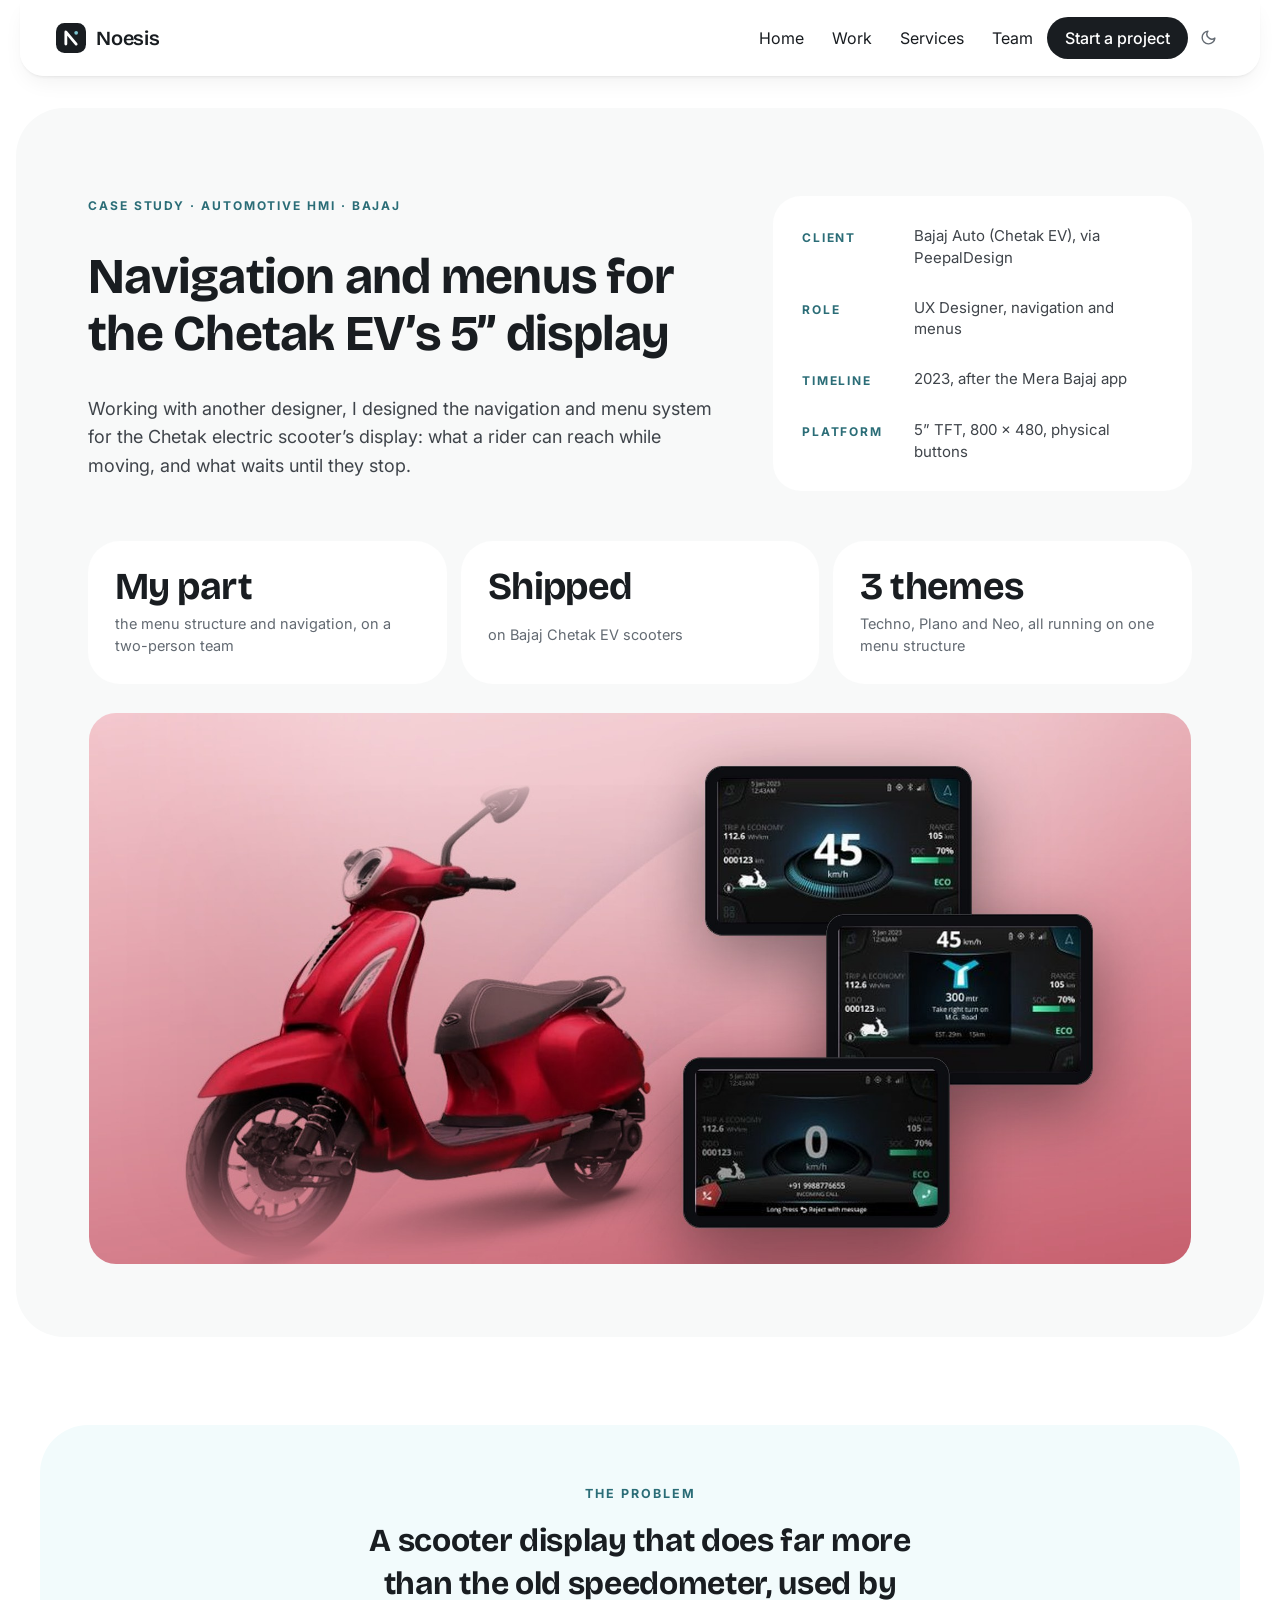
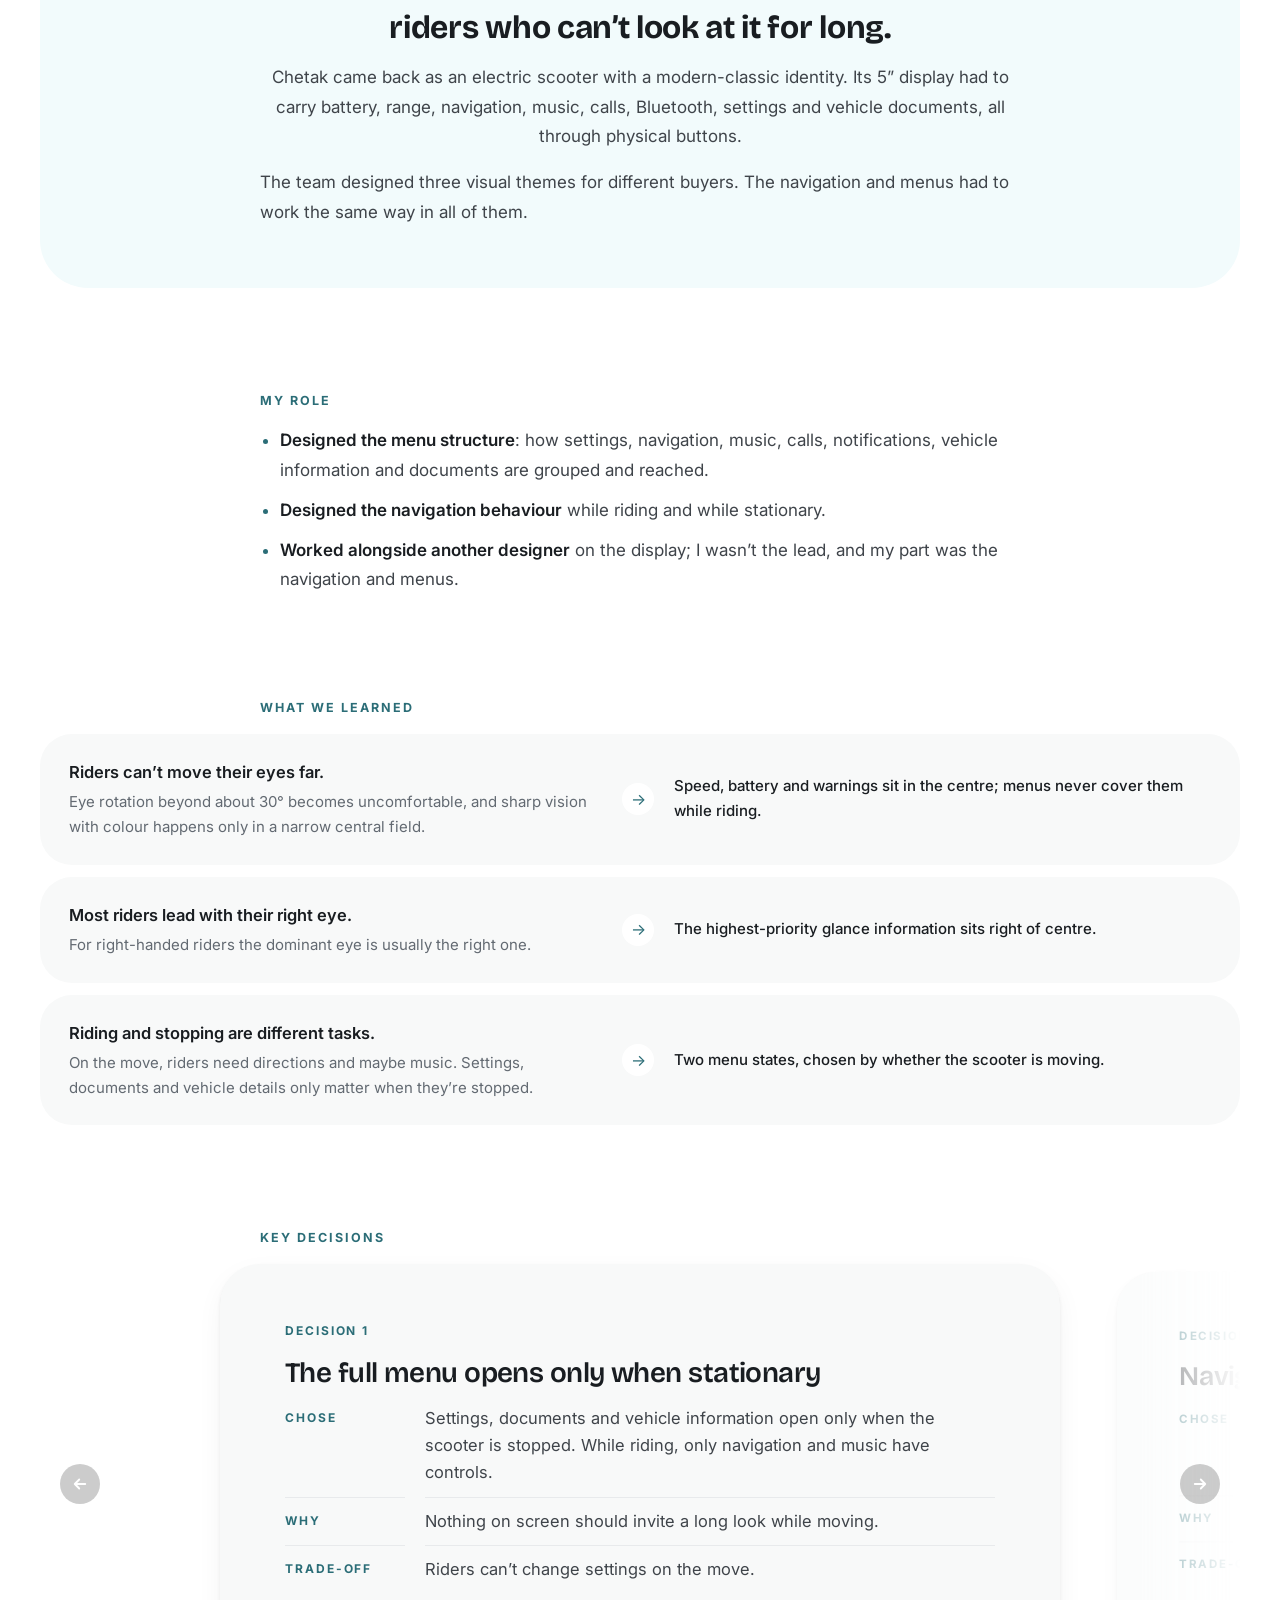
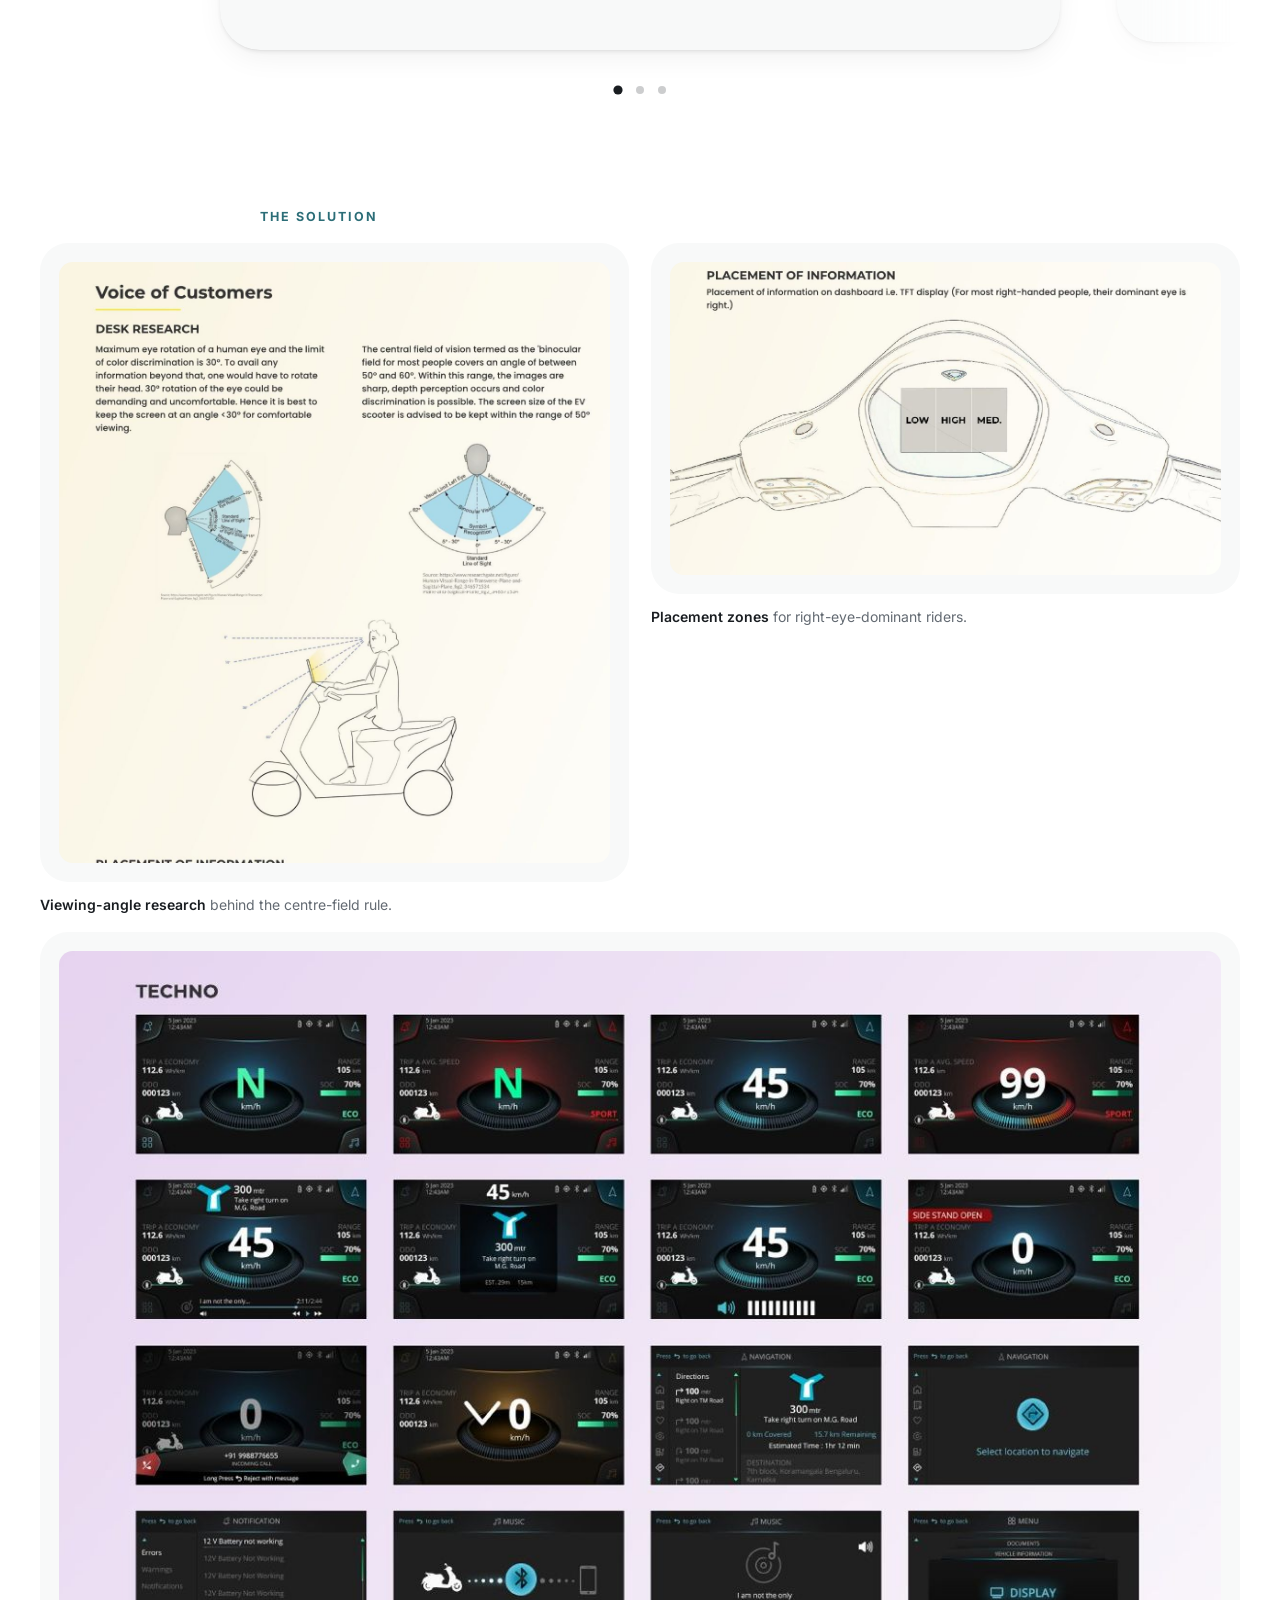
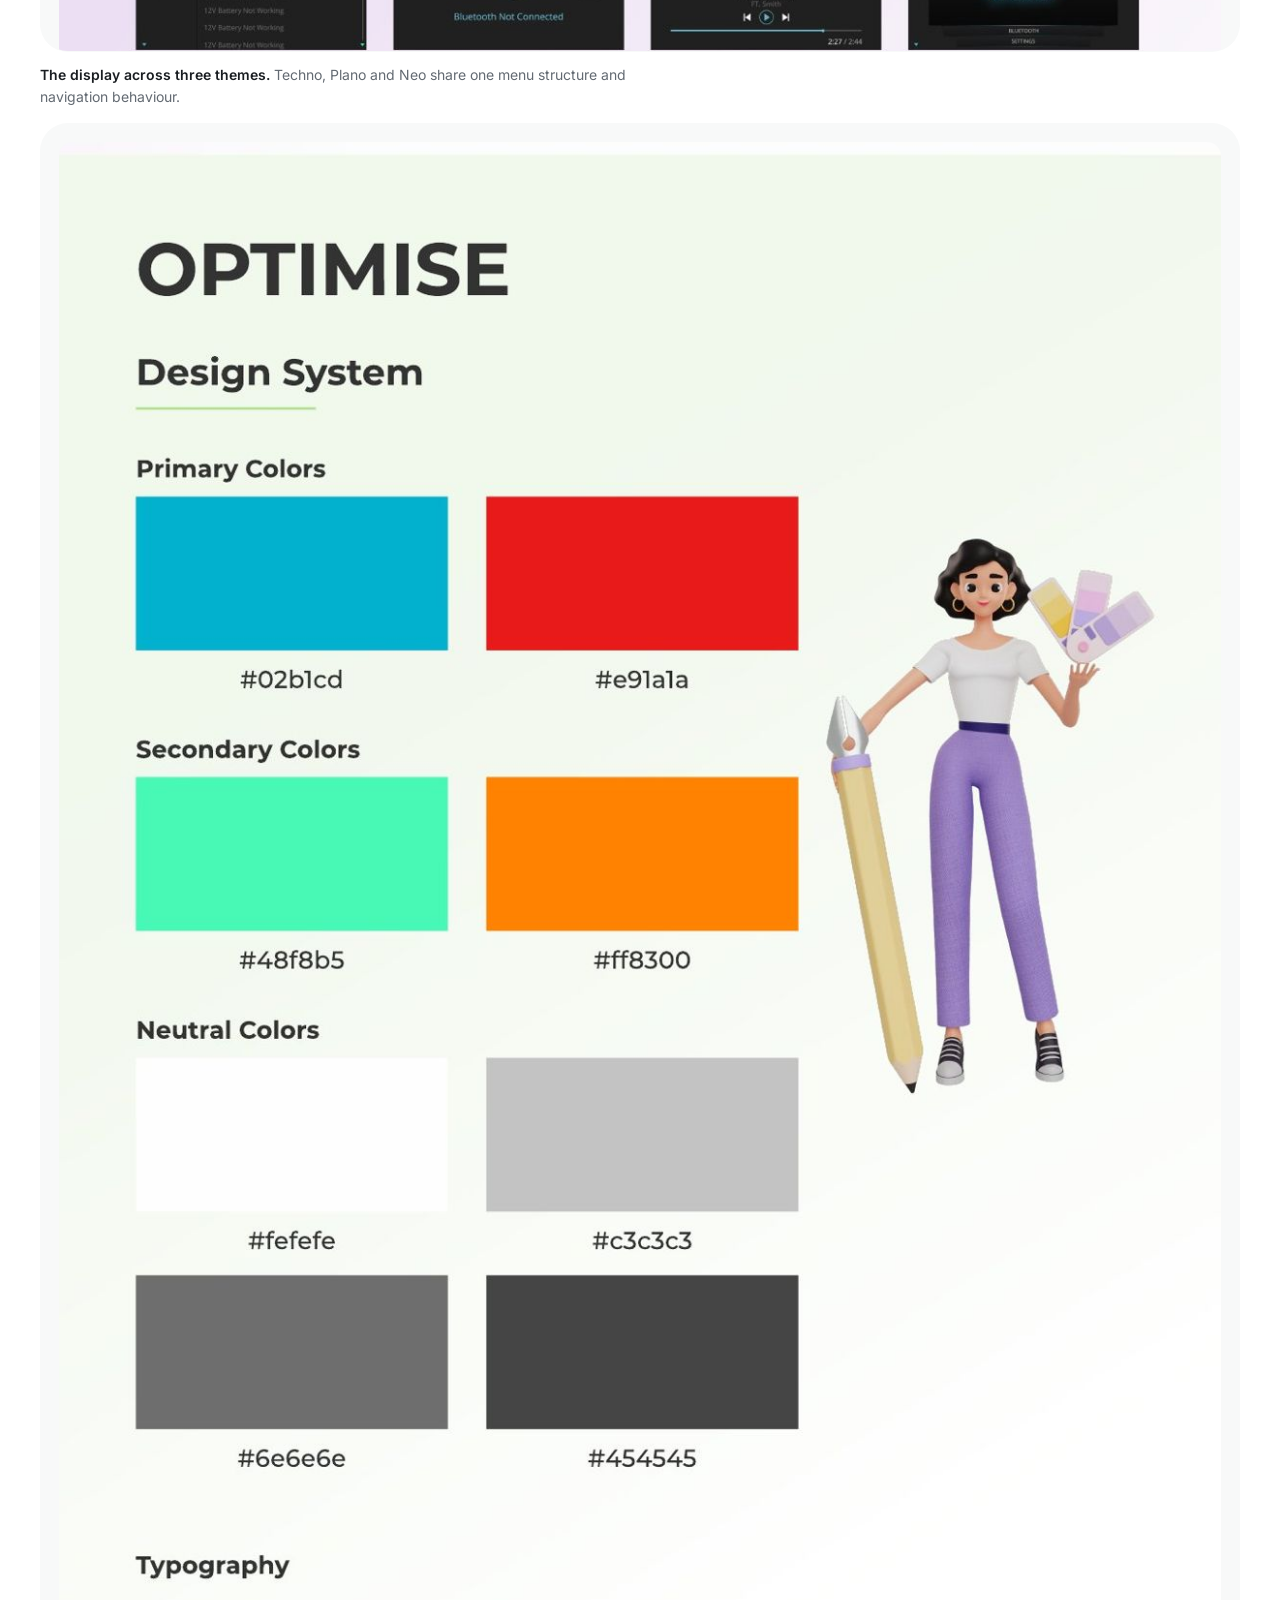
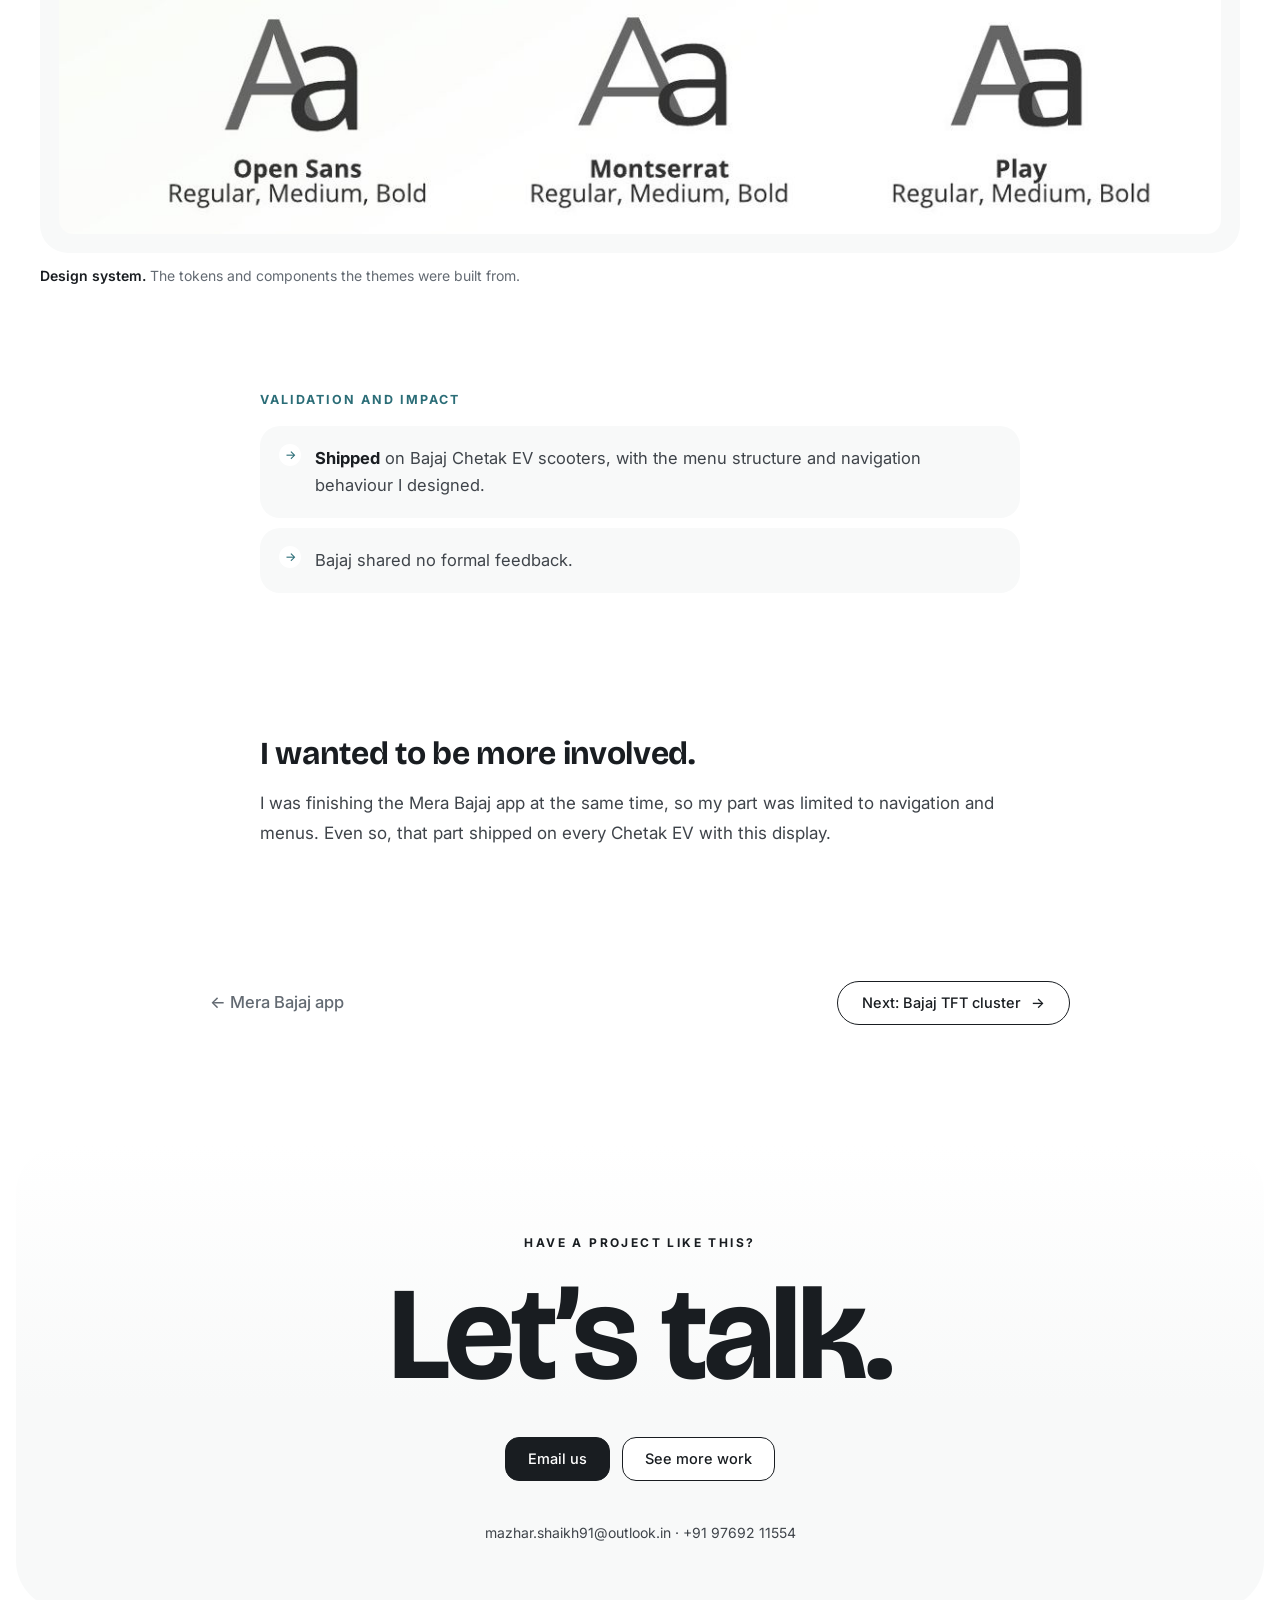
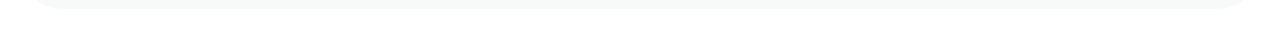
==== case-chetak.html @ 7b01802e "Noesis studio site: home page, team, services and 8 case studies Co-Authored-By: Claude Opus 5.5 <no" ====
<!doctype html>
<html lang="en">
<head>
<meta charset="utf-8">
<meta name="viewport" content="width=device-width, initial-scale=1, viewport-fit=cover">
<link rel="icon" href="logo.svg" type="image/svg+xml">
<title>Chetak EV Display · Noesis</title>
<link rel="preconnect" href="https://fonts.googleapis.com">
<link rel="preconnect" href="https://fonts.gstatic.com" crossorigin>
<link rel="stylesheet" href="https://fonts.googleapis.com/css2?family=Bricolage+Grotesque:opsz,wght@12..96,500;12..96,600;12..96,700&family=Inter:wght@400;500;600;700&display=swap">
<link rel="stylesheet" href="styles.css">
<link rel="stylesheet" href="case.css">
<link rel="stylesheet" href="noesis.css">
<link rel="stylesheet" href="soft.css">
</head>
<body>
<div class="wrap">
  <header class="topbar">
    <a class="wordmark" href="index.html"><svg class="logo" viewBox="0 0 64 64" aria-hidden="true"><rect width="64" height="64" rx="18"/><path d="M21 45V19l22 26"/><circle cx="43" cy="21" r="4"/></svg><span class="wm-name">Noesis</span></a>
    <nav class="topnav" aria-label="Site"><a href="index.html">Home</a><a href="index.html#work">Work</a><a href="index.html#services">Services</a><a href="index.html#team">Team</a><a class="nav-cta" href="index.html#contact">Start a project</a></nav>
  </header>

  <section class="cs-hero">
    <p class="label">Case study · Automotive HMI · Bajaj</p>
    <h1>Navigation and menus for the Chetak EV’s 5” display</h1>
    <p class="sub">Working with another designer, I designed the navigation and menu system for the Chetak electric scooter’s display: what a rider can reach while moving, and what waits until they stop.</p>
    <dl class="meta">
      <div><dt>Client</dt><dd>Bajaj Auto (Chetak EV), via PeepalDesign</dd></div>
      <div><dt>Role</dt><dd>UX Designer, navigation and menus</dd></div>
      <div><dt>Timeline</dt><dd>2023, after the Mera Bajaj app</dd></div>
      <div><dt>Platform</dt><dd>5” TFT, 800 × 480, physical buttons</dd></div>
    </dl>
    <div class="impact">
      <div><strong>My part</strong><span>the menu structure and navigation, on a two-person team</span></div>
      <div><strong>Shipped</strong><span>on Bajaj Chetak EV scooters</span></div>
      <div><strong>3 themes</strong><span>Techno, Plano and Neo, all running on one menu structure</span></div>
    </div>
    <div class="hero-img"><img src="img/hero2-chetak.jpg" alt="Chetak EV scooter with its 5 inch display"></div>
  </section>

  <div class="cs-body">
    <nav class="toc" aria-label="On this page">
      <span class="label">On this page</span>
      <a href="#problem">The problem</a>
      <a href="#role">My role</a>
      <a href="#learned">What we learned</a>
      <a href="#decisions">Key decisions</a>
      <a href="#solution">The solution</a>
      <a href="#impact">Validation and impact</a>
      <a href="#reflection">Reflection</a>
    </nav>

    <main class="cs-main">
      <section class="cs-sec" id="problem">
        <h2>The problem</h2>
        <div class="prose">
          <p><strong>A scooter display that does far more than the old speedometer, used by riders who can’t look at it for long.</strong> Chetak came back as an electric scooter with a modern-classic identity. Its 5” display had to carry battery, range, navigation, music, calls, Bluetooth, settings and vehicle documents, all through physical buttons.</p>
          <p>The team designed three visual themes for different buyers. The navigation and menus had to work the same way in all of them.</p>
        </div>
      </section>

      <section class="cs-sec" id="role">
        <h2>My role</h2>
        <div class="prose">
          <ul>
            <li><strong>Designed the menu structure</strong>: how settings, navigation, music, calls, notifications, vehicle information and documents are grouped and reached.</li>
            <li><strong>Designed the navigation behaviour</strong> while riding and while stationary.</li>
            <li><strong>Worked alongside another designer</strong> on the display; I wasn’t the lead, and my part was the navigation and menus.</li>
          </ul>
        </div>
      </section>

      <section class="cs-sec" id="learned">
        <h2>What we learned</h2>
        <div class="insights">
          <div class="insight">
            <div><b>Riders can’t move their eyes far.</b><p>Eye rotation beyond about 30° becomes uncomfortable, and sharp vision with colour happens only in a narrow central field.</p></div>
            <span class="arrow" aria-hidden="true">→</span>
            <p class="impl">Speed, battery and warnings sit in the centre; menus never cover them while riding.</p>
          </div>
          <div class="insight">
            <div><b>Most riders lead with their right eye.</b><p>For right-handed riders the dominant eye is usually the right one.</p></div>
            <span class="arrow" aria-hidden="true">→</span>
            <p class="impl">The highest-priority glance information sits right of centre.</p>
          </div>
          <div class="insight">
            <div><b>Riding and stopping are different tasks.</b><p>On the move, riders need directions and maybe music. Settings, documents and vehicle details only matter when they’re stopped.</p></div>
            <span class="arrow" aria-hidden="true">→</span>
            <p class="impl">Two menu states, chosen by whether the scooter is moving.</p>
          </div>
        </div>
      </section>

      <section class="cs-sec" id="decisions">
        <h2>Key decisions</h2>
        <article class="decision">
          <span class="num">Decision 1</span>
          <h3>The full menu opens only when stationary</h3>
          <dl>
            <dt>Chose</dt><dd>Settings, documents and vehicle information open only when the scooter is stopped. While riding, only navigation and music have controls.</dd>
            <dt>Why</dt><dd>Nothing on screen should invite a long look while moving.</dd>
            <dt>Trade-off</dt><dd>Riders can’t change settings on the move.</dd>
          </dl>
        </article>
        <article class="decision">
          <span class="num">Decision 2</span>
          <h3>Navigation moves to the centre while riding</h3>
          <dl>
            <dt>Chose</dt><dd>When a route is active, directions can take the centre of the screen, inside the rider’s comfortable field of view, with speed and battery still visible.</dd>
            <dt>Why</dt><dd>Turn-by-turn is the one thing riders need to read often while moving.</dd>
            <dt>Trade-off</dt><dd>Secondary information gets less room during navigation.</dd>
          </dl>
        </article>
        <article class="decision">
          <span class="num">Decision 3</span>
          <h3>One menu structure for all three themes</h3>
          <dl>
            <dt>Chose</dt><dd>The menu grouping, order and button behaviour stay identical across Techno, Plano and Neo; only the visual style changes.</dd>
            <dt>Why</dt><dd>A rider who switches theme shouldn’t have to relearn where anything is.</dd>
            <dt>Trade-off</dt><dd>Every menu screen had to be checked in all three themes.</dd>
          </dl>
        </article>
      </section>

      <section class="cs-sec" id="solution">
        <h2>The solution</h2>
                <div class="figs">
          <figure>
            <div class="frame"><img src="img/chetak-angle.jpg" alt="Desk research on eye rotation and viewing angle" loading="lazy"></div>
            <figcaption><b>Viewing-angle research</b> behind the centre-field rule.</figcaption>
          </figure>
          <figure>
            <div class="frame"><img src="img/chetak-placement.jpg" alt="Placement zones for information on the display" loading="lazy"></div>
            <figcaption><b>Placement zones</b> for right-eye-dominant riders.</figcaption>
          </figure>
        </div>
        <figure>
          <div class="frame tall"><img src="img/chetak-themes.jpg" alt="Display designs in Techno, Plano and Neo themes" loading="lazy"></div>
          <figcaption><b>The display across three themes.</b> Techno, Plano and Neo share one menu structure and navigation behaviour.</figcaption>
        </figure>
        <figure>
          <div class="frame"><img src="img/chetak-system.jpg" alt="Chetak display design system: colours, type and components" loading="lazy"></div>
          <figcaption><b>Design system.</b> The tokens and components the themes were built from.</figcaption>
        </figure>
      </section>

      <section class="cs-sec" id="impact">
        <h2>Validation and impact</h2>
        <ul class="results">
          <li><strong>Shipped</strong> on Bajaj Chetak EV scooters, with the menu structure and navigation behaviour I designed.</li>
          <li>Bajaj shared no formal feedback.</li>
        </ul>
      </section>

      <section class="cs-sec" id="reflection">
        <h2>Reflection</h2>
        <div class="prose"><p><strong>I wanted to be more involved.</strong> I was finishing the Mera Bajaj app at the same time, so my part was limited to navigation and menus. Even so, that part shipped on every Chetak EV with this display.</p></div>
      </section>
    </main>
  </div>

  <nav class="next" aria-label="Next case study">
    <a href="case-merabajaj.html">← Mera Bajaj app</a>
    <a class="btn" href="case-hmi.html">Next: Bajaj TFT cluster <span class="arr">→</span></a>
  </nav>
  <section class="connect" aria-labelledby="connect-h">
    <p class="label">Have a project like this?</p>
    <h2 id="connect-h">Let’s talk.</h2>
    <div class="connect-btns"><a class="btn solid" href="mailto:mazhar.shaikh91@outlook.in?subject=Project%20enquiry%20for%20Noesis">Email us</a><a class="btn" href="index.html#work">See more work</a></div>
    <p class="mail">mazhar.shaikh91@outlook.in · +91 97692 11554</p>
  </section>

</div>
<script src="ui.js" defer></script>
<script src="fx.js" defer></script>
</body>
</html>
---- styles.css ----
/* Visual system v2 — "calm precision". A career told as a user-flow diagram, refined:
   hairline cards, one indigo→violet accent used only for focus and motion, and
   effects ported from VengeanceUI (spotlight nav, interactive hover button, line-hover
   links, border beam, glow border, stats counter, stagger text) as plain CSS + JS. */
@property --ang { syntax: "<angle>"; inherits: false; initial-value: 0deg; }

:root {
  --paper: #f6f7fb;
  --paper-2: #eef1f8;
  --surface: #ffffff;
  --ink: #0f1424;
  --ink-2: #2a3146;
  --muted: #5b6479;
  --line: #e1e5ee;
  --line-strong: #c6cddc;
  --accent: #3346e0;
  --accent-2: #7b4dff;
  --accent-soft: #eceffe;
  --on-accent: #ffffff;
  --ok: #1f9d62;
  --note: #8a5a00; --note-bg: #fff2d6; --note-line: #e9b94f;
  --bar-bg: color-mix(in srgb, var(--paper) 78%, transparent);
  --sh-1: 0 1px 2px rgba(15, 20, 36, .05);
  --sh-2: 0 1px 2px rgba(15, 20, 36, .05), 0 14px 34px -18px rgba(15, 20, 36, .22);
  --sh-3: 0 2px 4px rgba(15, 20, 36, .05), 0 26px 50px -22px rgba(51, 70, 224, .32);
  --glow-a: rgba(51, 70, 224, .10);
  --glow-b: rgba(123, 77, 255, .08);
  --dot: rgba(15, 20, 36, .07);
  --f-display: "Familjen Grotesk", "Helvetica Neue", Arial, sans-serif;
  --f-body: "IBM Plex Sans", "Segoe UI", Roboto, Arial, sans-serif;
  --f-mono: "IBM Plex Mono", ui-monospace, "SF Mono", Menlo, Consolas, monospace;
  --ease: cubic-bezier(.22, 1, .36, 1);
  --measure: 66ch;
  --wrap: 1120px;
  --r-lg: 18px; --r-md: 12px; --r-sm: 8px;
}
:root[data-az="dark"] {
  --paper: #0a0e18; --paper-2: #10162a; --surface: #131a2c; --ink: #eef1f8; --ink-2: #c9d0e2;
  --muted: #98a2b9; --line: #222b42; --line-strong: #344061;
  --accent: #8f9dff; --accent-2: #b89cff; --accent-soft: #1a2244; --on-accent: #0a0e18; --ok: #3ccf8a;
  --note: #f3c25e; --note-bg: #2a2416; --note-line: #7a6022;
  --sh-1: 0 1px 2px rgba(0,0,0,.4);
  --sh-2: 0 1px 2px rgba(0,0,0,.4), 0 16px 36px -18px rgba(0,0,0,.8);
  --sh-3: 0 2px 4px rgba(0,0,0,.4), 0 26px 50px -22px rgba(143,157,255,.35);
  --glow-a: rgba(143,157,255,.12); --glow-b: rgba(184,156,255,.08); --dot: rgba(255,255,255,.06);
  color-scheme: dark;
}

* { box-sizing: border-box; }
:root { padding-top: env(safe-area-inset-top, 0px); padding-bottom: env(safe-area-inset-bottom, 0px); scroll-padding-top: 88px; }
[hidden] { display: none !important; }
html { scroll-behavior: smooth; }
body {
  margin: 0;
  background:
    radial-gradient(900px 520px at 8% -8%, var(--glow-a), transparent 70%),
    radial-gradient(760px 480px at 96% 4%, var(--glow-b), transparent 70%),
    var(--paper);
  background-repeat: no-repeat;
  color: var(--ink);
  font: 400 16px/1.65 var(--f-body);
  padding-left: max(16px, env(safe-area-inset-left, 0px));
  padding-right: max(16px, env(safe-area-inset-right, 0px));
  padding-block: 0 56px;
  -webkit-font-smoothing: antialiased;
  text-rendering: optimizeLegibility;
  overflow-x: clip;
}
::selection { background: color-mix(in srgb, var(--accent) 22%, transparent); }
.wrap { max-width: var(--wrap); margin-inline: auto; }
a { color: var(--accent); text-underline-offset: 3px; }
a:focus-visible, button:focus-visible, summary:focus-visible, [tabindex]:focus-visible { outline: 2px solid var(--accent); outline-offset: 3px; border-radius: 6px; }
h1, h2, h3 { font-family: var(--f-display); text-wrap: balance; line-height: 1.08; margin: 0; letter-spacing: -0.02em; }
p { margin: 0; text-wrap: pretty; }
img { display: block; max-width: 100%; height: auto; }
.mono { font-family: var(--f-mono); font-size: 12.5px; letter-spacing: .02em; }
.label { font-family: var(--f-mono); font-size: 12px; letter-spacing: .1em; text-transform: uppercase; color: var(--muted); }

/* Top bar: sticky glass with a spotlight that follows the pointer (VengeanceUI spotlight-navbar) */
.topbar {
  position: sticky; top: 0; z-index: 50;
  display: flex; justify-content: space-between; align-items: center; gap: 16px;
  padding-block: 14px; margin-bottom: 8px;
  background: var(--bar-bg);
  -webkit-backdrop-filter: saturate(1.4) blur(14px); backdrop-filter: saturate(1.4) blur(14px);
  box-shadow: 0 0 0 100vmax var(--bar-bg); clip-path: inset(0 -100vmax);
  transition: border-color .3s;
  border-bottom: 1px solid transparent;
}
.topbar.scrolled { border-bottom-color: var(--line); }
.wordmark { white-space: nowrap; font-family: var(--f-display); font-weight: 700; font-size: 19px; color: var(--ink); text-decoration: none; letter-spacing: -0.01em; }
.wordmark span { color: var(--accent); }
.topnav {
  --spot-x: -200px;
  position: relative; display: flex; gap: 2px; align-items: center; flex-wrap: wrap;
  padding: 4px; border-radius: 999px; border: 1px solid var(--line);
  background:
    radial-gradient(90px 40px at var(--spot-x) 50%, color-mix(in srgb, var(--accent) 16%, transparent), transparent 70%),
    var(--surface);
  box-shadow: var(--sh-1);
}
.topnav a { color: var(--muted); text-decoration: none; font-size: 14px; font-weight: 500; padding: 6px 12px; border-radius: 999px; transition: color .2s; }
.topnav a:hover, .topnav a.active { color: var(--ink); }
.topnav a.active { background: var(--paper-2); }
.theme-btn {
  width: 32px; height: 32px; display: inline-grid; place-items: center; border-radius: 999px; border: 0;
  background: transparent; color: var(--muted); cursor: pointer; transition: color .2s, background .2s;
}
.theme-btn:hover { color: var(--ink); background: var(--paper-2); }
.theme-btn svg { width: 17px; height: 17px; }

.topnav a.dl { display: inline-flex; align-items: center; gap: 6px; color: var(--accent); }
.topnav a.dl svg { width: 15px; height: 15px; }
.topnav a.dl:hover { color: var(--ink); }
@media (max-width: 600px) { .topnav a.dl span { display: none; } .topnav a.dl { padding: 6px 8px; } }

/* Line-hover links (VengeanceUI line-hover-link, "slide") */
.lh { position: relative; text-decoration: none; }
.lh::after {
  content: ""; position: absolute; left: 0; right: 0; bottom: -2px; height: 1px; background: currentColor;
  transform: scaleX(0); transform-origin: 100% 50%; transition: transform .3s var(--ease);
}
.lh:hover::after, .lh:focus-visible::after { transform: scaleX(1); transform-origin: 0 50%; }

/* Draft notes */
.todo { background: var(--note-bg); color: var(--note); border: 1px dashed var(--note-line); border-radius: 4px; padding: 1px 6px; font-family: var(--f-mono); font-size: .82em; }

/* Buttons: interactive hover — a dot that floods the pill, label slides, arrow travels */
.btn {
  position: relative; isolation: isolate; overflow: hidden;
  display: inline-flex; align-items: center; gap: 10px; text-decoration: none; cursor: pointer;
  font: 600 14px/1 var(--f-body); padding: 12px 18px 12px 30px; border-radius: 999px;
  background: var(--surface); color: var(--ink); border: 1px solid var(--line-strong);
  transition: color .35s var(--ease), border-color .35s var(--ease), box-shadow .35s var(--ease);
  box-shadow: var(--sh-1);
}
.btn::before {
  content: ""; position: absolute; z-index: -1; left: 14px; top: 50%; width: 8px; height: 8px; margin-top: -4px;
  border-radius: 50%; background: linear-gradient(135deg, var(--accent), var(--accent-2));
  transition: transform .5s var(--ease);
}
.btn:hover, .btn:focus-visible { color: var(--on-accent); border-color: transparent; box-shadow: var(--sh-3); }
.btn:hover::before, .btn:focus-visible::before { transform: scale(48); }
.btn .arr { font-family: var(--f-mono); display: inline-block; transition: transform .35s var(--ease); }
.btn:hover .arr, .btn:focus-visible .arr { transform: translateX(4px); }
.btn.solid { color: var(--on-accent); background: linear-gradient(135deg, var(--accent), var(--accent-2)); border-color: transparent; padding-left: 20px; }
.btn.solid::before { display: none; }
.btn.solid:hover { filter: brightness(1.06); }
.btn.ghost { box-shadow: none; }

/* Scroll reveal (only when JS + motion are available) */
.motion [data-reveal] { opacity: 0; transform: translateY(18px); transition: opacity .7s var(--ease), transform .7s var(--ease); transition-delay: var(--d, 0ms); }
.motion [data-reveal].in { opacity: 1; transform: none; }

/* Stagger text (VengeanceUI staggerText): words rise from a mask */
.st-w { display: inline-block; overflow: hidden; vertical-align: top; padding-bottom: .08em; margin-bottom: -.08em; }
.st-w > span { display: inline-block; transform: translateY(110%); transition: transform .8s var(--ease); transition-delay: calc(var(--i) * 45ms + 80ms); }
.st-on .st-w > span { transform: none; }

/* Border beam (VengeanceUI border-beam): a light travelling the edge */
.beam { position: relative; }
.beam::after {
  content: ""; position: absolute; inset: -1px; border-radius: inherit; padding: 1.5px; pointer-events: none;
  background: conic-gradient(from var(--ang), transparent 0 70%, var(--accent) 82%, var(--accent-2) 90%, transparent 100%);
  -webkit-mask: linear-gradient(#000 0 0) content-box, linear-gradient(#000 0 0); -webkit-mask-composite: xor;
  mask: linear-gradient(#000 0 0) content-box exclude, linear-gradient(#000 0 0);
  animation: spin 6s linear infinite;
}
@keyframes spin { to { --ang: 360deg; } }

/* Progress bar and back-to-top */
.progress { position: fixed; left: 0; top: 0; height: 3px; width: 100%; z-index: 60; transform-origin: 0 50%; transform: scaleX(var(--p, 0)); background: linear-gradient(90deg, var(--accent), var(--accent-2)); pointer-events: none; }
.to-top {
  position: fixed; right: max(16px, env(safe-area-inset-right, 0px)); bottom: calc(16px + env(safe-area-inset-bottom, 0px)); z-index: 40;
  width: 44px; height: 44px; border-radius: 999px; border: 1px solid var(--line-strong); background: var(--surface); color: var(--ink);
  display: grid; place-items: center; cursor: pointer; box-shadow: var(--sh-2);
  opacity: 0; transform: translateY(10px); pointer-events: none; transition: opacity .3s, transform .3s var(--ease);
}
.to-top.show { opacity: 1; transform: none; pointer-events: auto; }
.to-top svg { width: 18px; height: 18px; }

/* Toast */
.toast { position: fixed; left: 50%; bottom: calc(24px + env(safe-area-inset-bottom, 0px)); transform: translate(-50%, 20px); z-index: 80; background: var(--ink); color: var(--paper); font: 500 14px/1 var(--f-body); padding: 12px 16px; border-radius: 999px; opacity: 0; pointer-events: none; transition: opacity .25s, transform .35s var(--ease); }
.toast.show { opacity: 1; transform: translate(-50%, 0); }

/* Lightbox for screens */
.lb { position: fixed; inset: 0; z-index: 90; display: grid; grid-template-rows: auto minmax(0, 1fr) auto; background: color-mix(in srgb, #05070d 88%, transparent); -webkit-backdrop-filter: blur(6px); backdrop-filter: blur(6px); color: #eef1f8; opacity: 0; transition: opacity .25s; }
.lb.open { opacity: 1; }
.lb-top { display: flex; justify-content: space-between; align-items: center; gap: 12px; padding: calc(12px + env(safe-area-inset-top, 0px)) 16px 12px; font: 500 13px/1.3 var(--f-mono); color: #aab3c9; }
.lb-stage { display: grid; place-items: center; padding: 0 56px; min-height: 0; overflow: auto; }
.lb-stage img { max-width: 100%; max-height: 100%; width: auto; border-radius: 10px; box-shadow: 0 30px 80px -20px rgba(0,0,0,.6); background: #fff; }
.lb-cap { padding: 12px 16px calc(16px + env(safe-area-inset-bottom, 0px)); max-width: 820px; margin-inline: auto; font-size: 14.5px; color: #c8cfdf; text-align: center; }
.lb button { width: 44px; height: 44px; border-radius: 999px; border: 1px solid rgba(255,255,255,.18); background: rgba(255,255,255,.06); color: #fff; cursor: pointer; display: grid; place-items: center; }
.lb button:hover { background: rgba(255,255,255,.14); }
.lb .nav { position: absolute; top: 50%; transform: translateY(-50%); }
.lb .prev { left: 8px; } .lb .next { right: 8px; }
.lb svg { width: 18px; height: 18px; }
.zoomable { cursor: zoom-in; }

@media (max-width: 600px) {
  .topbar { padding-block: 10px; }
  .topnav a { padding: 6px 9px; font-size: 13px; }
  .wordmark { font-size: 17px; }
  .topnav { flex-wrap: nowrap; }
  .lb-stage { padding: 0 8px; }
  .lb .nav { top: auto; bottom: calc(14px + env(safe-area-inset-bottom, 0px)); transform: none; }
}
.topnav a { white-space: nowrap; }
@media (max-width: 420px) { .topnav a[href="#skills"], .topnav a[href="#contact"] { display: none; } }
@media (prefers-reduced-motion: reduce) {
  html { scroll-behavior: auto; }
  *, *::before, *::after { transition: none !important; animation: none !important; }
  .st-w > span { transform: none !important; }
}
---- case.css ----
/* Case study page v2: a calm reading column with a live table of contents, counters on the
   impact numbers, and every screen opening full size on click. */
.cs-hero { position: relative; padding-block: 40px 48px; display: grid; gap: 26px; }
.cs-hero::before { content: ""; position: absolute; inset: -10px 0 30%; z-index: -1; pointer-events: none;
  background-image: radial-gradient(var(--dot) 1.2px, transparent 1.3px); background-size: 22px 22px;
  -webkit-mask: radial-gradient(60% 80% at 25% 30%, #000, transparent 75%); mask: radial-gradient(60% 80% at 25% 30%, #000, transparent 75%); }
.cs-hero .label { display: inline-flex; align-items: center; gap: 10px; }
.cs-hero .label::before { content: ""; width: 22px; height: 1px; background: currentColor; }
.cs-hero .label a { color: inherit; text-decoration: none; }
.cs-hero h1 { font-size: clamp(36px, 5.4vw, 64px); font-weight: 700; max-width: 20ch; letter-spacing: -0.035em; line-height: 1.03; }
.cs-hero .sub { font-size: 19px; line-height: 1.6; color: var(--ink-2); max-width: 62ch; }
.meta { display: grid; grid-template-columns: repeat(4, minmax(0, 1fr)); gap: 0; border: 1px solid var(--line); border-radius: var(--r-lg); background: var(--surface); overflow: hidden; box-shadow: var(--sh-1); margin: 0; }
.meta div { padding: 16px 18px; border-right: 1px solid var(--line); display: grid; gap: 5px; min-width: 0; align-content: start; }
.meta div:last-child { border-right: 0; }
.meta dt { font-family: var(--f-mono); font-size: 11px; letter-spacing: .1em; text-transform: uppercase; color: var(--muted); }
.meta dd { margin: 0; font-weight: 500; line-height: 1.45; }
.impact { display: grid; grid-template-columns: repeat(3, minmax(0, 1fr)); gap: 14px; }
.impact div { position: relative; background: var(--surface); border: 1px solid var(--line); border-radius: var(--r-lg); padding: 20px 20px 18px; display: grid; gap: 6px; box-shadow: var(--sh-2); overflow: hidden; }
.impact div::before { content: ""; position: absolute; left: 0; top: 0; right: 0; height: 3px; background: linear-gradient(90deg, var(--accent), var(--accent-2)); }
.impact strong { font: 700 clamp(30px, 3.8vw, 42px)/1.02 var(--f-display); letter-spacing: -0.03em; font-variant-numeric: tabular-nums; }
.impact span { color: var(--muted); font-size: 14.5px; line-height: 1.5; }
.hero-img { border: 1px solid var(--line); border-radius: 22px; overflow: hidden; background: var(--surface); box-shadow: var(--sh-2); }
.hero-img img { width: 100%; }

.cs-body { display: grid; grid-template-columns: 210px minmax(0, 1fr); gap: 56px; margin-top: 24px; }
.toc { position: sticky; top: 92px; align-self: start; display: grid; gap: 2px; padding: 4px 0 4px 0; border-left: 1px solid var(--line); }
.toc .label { padding-left: 16px; margin-bottom: 8px; }
.toc a { position: relative; color: var(--muted); text-decoration: none; font-size: 14px; padding: 6px 0 6px 16px; transition: color .2s; }
.toc a::before { content: ""; position: absolute; left: -1px; top: 6px; bottom: 6px; width: 2px; border-radius: 2px; background: linear-gradient(180deg, var(--accent), var(--accent-2)); transform: scaleY(0); transition: transform .35s var(--ease); }
.toc a:hover { color: var(--ink); }
.toc a.active { color: var(--ink); font-weight: 600; }
.toc a.active::before { transform: none; }
.toc-chips { display: none; }
.cs-main { display: grid; gap: 80px; min-width: 0; }
.cs-sec { display: grid; gap: 20px; scroll-margin-top: 96px; }
.cs-sec > h2 { font-size: clamp(28px, 3.4vw, 38px); letter-spacing: -0.03em; }
.cs-sec > h3 { letter-spacing: -0.02em; margin-top: 8px; }
.cs-sec > .label { margin-bottom: -10px; }
.prose { display: grid; gap: 16px; max-width: var(--measure); font-size: 17px; line-height: 1.7; color: var(--ink-2); }
.prose ul { margin: 0; padding-left: 20px; display: grid; gap: 10px; }
.prose li::marker { color: var(--accent); }
.prose strong { font-weight: 600; color: var(--ink); }

.insights { display: grid; gap: 12px; }
.insight { display: grid; grid-template-columns: minmax(0, 1fr) 36px minmax(0, 1fr); gap: 16px; align-items: center; background: var(--surface); border: 1px solid var(--line); border-radius: var(--r-lg); padding: 18px 20px; box-shadow: var(--sh-1); }
.insight .arrow { font-family: var(--f-mono); color: var(--accent); text-align: center; font-size: 16px; width: 32px; height: 32px; border-radius: 999px; display: grid; place-items: center; background: var(--accent-soft); }
.insight b { display: block; font-weight: 600; margin-bottom: 4px; }
.insight p { color: var(--muted); font-size: 15px; }
.insight .impl { color: var(--ink); font-weight: 500; }

.decision { position: relative; background: var(--surface); border: 1px solid var(--line); border-radius: var(--r-lg); padding: 26px 26px 24px 30px; display: grid; gap: 16px; box-shadow: var(--sh-2); overflow: hidden; transition: box-shadow .4s var(--ease), transform .4s var(--ease); }
.decision::before { content: ""; position: absolute; left: 0; top: 0; bottom: 0; width: 4px; background: linear-gradient(180deg, var(--accent), var(--accent-2)); }
.decision:hover { box-shadow: var(--sh-3); transform: translateY(-2px); }
.decision h3 { font-size: 23px; font-weight: 600; letter-spacing: -0.02em; }
.decision .num { justify-self: start; font-family: var(--f-mono); font-size: 11.5px; color: var(--accent); letter-spacing: .08em; text-transform: uppercase; background: var(--accent-soft); padding: 4px 10px; border-radius: 999px; }
.decision dl { margin: 0; display: grid; grid-template-columns: 120px minmax(0, 1fr); gap: 0 20px; }
.decision dt { font-family: var(--f-mono); font-size: 11.5px; text-transform: uppercase; letter-spacing: .08em; color: var(--muted); padding: 13px 0 0; border-top: 1px solid var(--line); }
.decision dd { margin: 0; padding: 10px 0; border-top: 1px solid var(--line); color: var(--ink-2); }
.decision dt:first-of-type, .decision dd:first-of-type { border-top: 0; padding-top: 0; }
.decision dt:first-of-type { padding-top: 3px; }

figure { margin: 0; display: grid; gap: 12px; }
figure .frame { border: 1px solid var(--line); border-radius: var(--r-md); overflow: hidden; background: var(--surface); box-shadow: var(--sh-1); transition: box-shadow .4s var(--ease), transform .4s var(--ease); }
figure .frame:hover { box-shadow: var(--sh-3); }
figure .frame.tall { max-height: 720px; overflow-y: auto; }
figure .frame img { transition: transform .6s var(--ease); }
figcaption { font-size: 14.5px; color: var(--muted); max-width: var(--measure); line-height: 1.55; }
figcaption b { color: var(--ink); font-weight: 600; }
.phones { display: grid; grid-template-columns: repeat(3, minmax(0, 1fr)); gap: 22px; align-items: start; }
.phones .frame { border-radius: 22px; }
.phones .frame:hover { transform: translateY(-4px); }
.figs { display: grid; grid-template-columns: repeat(2, minmax(0, 1fr)); gap: 22px; align-items: start; }

.results { display: grid; gap: 10px; margin: 0; padding: 0; list-style: none; max-width: var(--measure); }
.results li { padding: 14px 16px 14px 46px; position: relative; background: var(--surface); border: 1px solid var(--line); border-radius: var(--r-md); color: var(--ink-2); }
.results li::before { content: "→"; position: absolute; left: 14px; top: 13px; width: 22px; height: 22px; border-radius: 999px; display: grid; place-items: center; font: 500 12px/1 var(--f-mono); color: var(--accent); background: var(--accent-soft); }
.results li strong { color: var(--ink); }

details.appendix { border: 1px solid var(--line); border-radius: var(--r-lg); background: var(--surface); box-shadow: var(--sh-1); }
details.appendix summary { cursor: pointer; padding: 18px 20px; font-weight: 600; list-style: none; display: flex; justify-content: space-between; align-items: center; gap: 12px; }
details.appendix summary::-webkit-details-marker { display: none; }
details.appendix summary::after { content: "+"; flex: none; width: 28px; height: 28px; border-radius: 999px; display: grid; place-items: center; font-family: var(--f-mono); color: var(--accent); background: var(--accent-soft); transition: transform .3s var(--ease); }
details.appendix[open] summary::after { transform: rotate(45deg); }
details.appendix .inner { padding: 0 20px 20px; display: grid; gap: 22px; }

.next { margin-top: 88px; border-top: 1px solid var(--line); padding-top: 28px; display: flex; justify-content: space-between; gap: 16px; flex-wrap: wrap; align-items: center; }
.next > a:not(.btn) { color: var(--muted); text-decoration: none; font-weight: 500; }
.next > a:not(.btn):hover { color: var(--ink); }

@media (max-width: 900px) {
  .cs-body { grid-template-columns: 1fr; gap: 0; margin-top: 0; }
  .toc { display: none; }
  .toc-chips { display: flex; position: sticky; top: 60px; z-index: 30; gap: 6px; overflow-x: auto; scrollbar-width: none; margin: 0 -16px 28px; padding: 10px 16px; background: var(--bar-bg); -webkit-backdrop-filter: blur(14px); backdrop-filter: blur(14px); border-bottom: 1px solid var(--line); }
  .toc-chips a { flex: none; font: 500 13px/1 var(--f-body); color: var(--ink-2); text-decoration: none; padding: 8px 12px; border-radius: 999px; border: 1px solid var(--line); background: var(--surface); }
  .toc-chips a.active { background: var(--ink); color: var(--paper); border-color: var(--ink); }
  .meta { grid-template-columns: repeat(2, minmax(0, 1fr)); }
  .meta div:nth-child(2) { border-right: 0; }
  .meta div:nth-child(-n+2) { border-bottom: 1px solid var(--line); }
  .cs-main { gap: 64px; }
}
@media (max-width: 600px) {
  .cs-hero { padding-block: 24px 36px; }
  .impact { grid-template-columns: 1fr; }
  .insight { grid-template-columns: 1fr; gap: 8px; }
  .insight .arrow { transform: rotate(90deg); }
  .decision { padding: 22px 18px 20px 22px; }
  .decision dl { grid-template-columns: 1fr; }
  .decision dt { border-top: 1px solid var(--line); padding-top: 12px; }
  .decision dd { border-top: 0; padding: 4px 0 10px; }
  .figs { grid-template-columns: 1fr; }
  .phones { grid-template-columns: 1fr; max-width: 340px; }
  .prose { font-size: 16.5px; }
}

/* Client IP: blurred visuals carry a visible label */
.frame.conf, .hero-img.conf { position: relative; }
.frame.conf::after, .hero-img.conf::after {
  content: "Blurred · Bajaj Auto IP"; position: absolute; left: 12px; top: 12px;
  font: 500 11.5px/1 var(--f-mono); letter-spacing: .04em;
  background: var(--ink); color: var(--paper); padding: 7px 10px; border-radius: 999px;
}
.frame.wide { overflow-x: auto; }
.frame.wide img { max-width: none; width: 1700px; }
.related { display: grid; grid-template-columns: repeat(2, minmax(0, 1fr)); gap: 14px; }
.related a { display: grid; gap: 4px; padding: 18px 20px; border: 1px solid var(--line); border-radius: var(--r-lg); background: var(--surface); text-decoration: none; color: var(--ink); box-shadow: var(--sh-1); transition: transform .4s var(--ease), box-shadow .4s var(--ease); }
.related a:hover { transform: translateY(-3px); box-shadow: var(--sh-3); }
.related a span { color: var(--muted); font-size: 14.5px; }
.related a b { font: 600 18px/1.25 var(--f-display); }
@media (max-width: 600px) { .related { grid-template-columns: 1fr; } }

/* User stories / personas as live cards */
.stories { display: grid; grid-template-columns: repeat(3, minmax(0, 1fr)); gap: 14px; }
.story { background: var(--surface); border: 1px solid var(--line); border-radius: var(--r-lg); padding: 18px 20px; display: grid; gap: 10px; align-content: start; box-shadow: var(--sh-1); transition: transform .4s var(--ease), box-shadow .4s var(--ease); }
.story:hover { transform: translateY(-3px); box-shadow: var(--sh-3); }
.story .who { font-family: var(--f-mono); font-size: 11px; letter-spacing: .08em; text-transform: uppercase; color: var(--accent); }
.story dl { margin: 0; display: grid; grid-template-columns: 1fr; gap: 2px; font-size: 15px; }
.story dt { font-family: var(--f-mono); font-size: 10.5px; letter-spacing: .08em; text-transform: uppercase; color: var(--muted); margin-top: 6px; }
.story dd { margin: 0; color: var(--ink-2); }

/* Task-flow IA */
.ia-wrap { overflow-x: auto; border: 1px solid var(--line); border-radius: var(--r-lg); background: var(--surface); padding: 20px; box-shadow: var(--sh-1); }
.ia { display: grid; grid-auto-flow: column; grid-auto-columns: 172px; gap: 14px; align-items: start; width: max-content; }
.ia-col { display: grid; gap: 0; }
.ia-col h4 { margin: 0 0 8px; font: 600 14px/1.25 var(--f-display); padding: 9px 11px; background: linear-gradient(135deg, var(--accent), var(--accent-2)); color: #fff; border-radius: 10px; }
.ia-col span { font-size: 13px; line-height: 1.35; padding: 8px 11px; border: 1px solid var(--line); border-radius: 10px; background: var(--paper); position: relative; }
.ia-col span + span { margin-top: 16px; }
.ia-col span + span::before { content: ""; position: absolute; left: 50%; top: -15px; height: 10px; border-left: 1.5px solid var(--line-strong); }
.ia-col span + span::after { content: ""; position: absolute; left: calc(50% - 4px); top: -7px; border: 4px solid transparent; border-top: 5px solid var(--line-strong); border-bottom: 0; }
.ia-col span.note { border-style: dashed; color: var(--muted); }
@media (max-width: 900px) { .stories { grid-template-columns: 1fr 1fr; } }
@media (max-width: 600px) { .stories { grid-template-columns: 1fr; } }

.phones.four { grid-template-columns: repeat(4, minmax(0, 1fr)); }
.pairs { display: grid; grid-template-columns: repeat(3, minmax(0, 1fr)); gap: 22px; }
.pair { display: grid; grid-template-columns: 1fr 1fr; gap: 8px; align-items: start; }
.pair div { display: grid; gap: 6px; }
.pair .label { font-size: 10.5px; }
.pair img { border: 1px solid var(--line); border-radius: 14px; width: 100%; box-shadow: var(--sh-1); }
@media (max-width: 900px) { .phones.four { grid-template-columns: repeat(2, minmax(0, 1fr)); } .pairs { grid-template-columns: 1fr; max-width: 440px; } }
@media (max-width: 600px) { .phones.four { grid-template-columns: repeat(2, minmax(0, 1fr)); max-width: none; } }
---- noesis.css ----
/* Noesis additions on top of the portfolio styles */
.cs-by { font-size: 13px; font-weight: 600; color: var(--muted); }
.topnav a.nav-cta { background: var(--ink) !important; color: var(--paper) !important; border-radius: 999px; padding-inline: 18px; font-weight: 500; }
.topnav a.nav-cta:hover { opacity: .85; }
@media (max-width: 900px) { .fx .topnav a.nav-cta { border-radius: 999px; text-align: center; margin-top: 12px; border-top: 0; } }
.svc { max-width: none; margin-inline: 0; }
.team { display: grid; grid-template-columns: repeat(2, minmax(0, 1fr)); gap: 24px; }
.person { background: var(--surface); border-radius: 32px; padding: 40px; display: flex; flex-direction: column; gap: 10px; min-width: 0; }
.person h3 { font-family: "Bricolage Grotesque", Inter, sans-serif; font-size: 28px; margin: 8px 0 0; }
.person p { margin: 0; color: var(--ink-2); line-height: 1.65; }
.person .person-role { color: var(--accent); font-weight: 600; font-size: 14px; }
.person-photo { width: 112px; height: 112px; border-radius: 50%; object-fit: cover; display: grid; place-items: center; }
.person-photo.initials { background: var(--tint); color: var(--accent); font: 700 36px "Bricolage Grotesque", Inter, sans-serif; }
.person-links { margin-top: auto !important; padding-top: 8px; }
.person-links a { color: var(--accent); font-weight: 600; }
.how h2 { font-family: "Bricolage Grotesque", Inter, sans-serif; font-size: 40px; margin: 0 0 24px; }
.steps { list-style: none; counter-reset: s; margin: 0; padding: 0; display: grid; gap: 0; }
.steps li { counter-increment: s; display: grid; grid-template-columns: 56px minmax(0,1fr); gap: 4px 16px; padding: 22px 0; border-top: 1px solid var(--line); }
.steps li::before { content: counter(s, decimal-leading-zero); grid-row: span 2; font: 700 22px "Bricolage Grotesque", Inter, sans-serif; color: var(--accent); }
.steps strong { font-size: 18px; color: var(--ink); }
.steps span { color: var(--ink-2); line-height: 1.6; }
@media (max-width: 760px) {
  .team { grid-template-columns: minmax(0, 1fr); }
  .person { padding: 28px 22px; border-radius: 24px; }
  .how h2 { font-size: 30px; }
}
---- soft.css ----
/* Soft-card theme: white page, big rounded grey cards, bold grotesque headings,
   tracked uppercase labels, one calm accent. Loaded after styles.css / case.css. */
:root {
  --paper: #ffffff; --paper-2: #f1f3f4; --surface: #f8f9f9; --card: #ffffff;
  --ink: #191d21; --ink-2: #3f444a; --muted: #636a72;
  --line: #e8eaec; --line-strong: #cfd4d8;
  --accent: #2456c9; --accent-2: #2456c9; --accent-soft: #edf3ff; --tint: #f1f6ff;
  --sh-1: none; --sh-2: none; --sh-3: 0 18px 40px -24px rgba(25, 29, 33, .28);
  --glow-a: transparent; --glow-b: transparent; --dot: transparent;
  --bar-bg: rgba(255, 255, 255, .82);
  --f-display: "Bricolage Grotesque", "Helvetica Neue", Arial, sans-serif;
  --f-body: "Inter", "Segoe UI", Roboto, Arial, sans-serif;
  --f-mono: "Inter", "Segoe UI", Roboto, Arial, sans-serif;
  --r-lg: 32px; --r-md: 20px; --r-sm: 12px;
  --wrap: 1160px; --measure: 68ch;
}
:root[data-az="dark"] {
  --paper: #101214; --paper-2: #1d2124; --surface: #171a1d; --card: #1f2327;
  --ink: #f1f3f4; --ink-2: #c9ced3; --muted: #99a1a9;
  --line: #262b30; --line-strong: #3a4148;
  --accent: #8fb2ff; --accent-2: #8fb2ff; --accent-soft: #1b2740; --tint: #161d2b;
  --sh-3: 0 18px 40px -24px rgba(0, 0, 0, .8); --bar-bg: rgba(16, 18, 20, .82);
}
body { background: var(--paper); font-size: 16.5px; line-height: 1.65; padding-block: 0 40px; }
h1, h2, h3 { letter-spacing: -0.015em; line-height: 1.15; font-weight: 700; }
.mono { letter-spacing: 0; }
.label, .rail-head h2, .proj .client, .rail .rt span, .story .who, .decision .num,
.skills dt, .edu dt, .card-contact dt, .meta dt, .decision dt, .story dt, .toc .label {
  font-family: var(--f-body); font-weight: 700; font-size: 12px; letter-spacing: .16em; text-transform: uppercase; color: var(--accent);
}
.label::before { display: none !important; }

/* Floating nav card */
.topbar { top: 12px; margin: 12px 0 20px; padding: 10px 12px 10px 22px; border-radius: 24px; border: 0 !important;
  background: var(--bar-bg); clip-path: none; box-shadow: 0 1px 2px rgba(25, 29, 33, .05), 0 10px 30px -14px rgba(25, 29, 33, .18); }
.wordmark { font-size: 20px; font-weight: 600; }
.topnav { border: 0; background: none; box-shadow: none; padding: 0; }
.topnav a { font-size: 14.5px; padding: 8px 14px; }
.topnav a.active { background: var(--paper-2); }

/* Buttons: plain pills */
.btn { padding: 14px 24px; font-weight: 500; font-size: 14.5px; background: var(--paper); border: 1px solid var(--ink); color: var(--ink); box-shadow: none; }
.btn::before { display: none; }
.btn:hover, .btn:focus-visible { background: var(--ink); color: var(--paper); border-color: var(--ink); box-shadow: none; }
.btn.solid { background: var(--ink); color: var(--paper); border-color: var(--ink); padding-left: 24px; }
.btn.solid:hover { filter: none; background: var(--accent); border-color: var(--accent); color: #fff; }
:root[data-az="dark"] .btn.solid:hover { color: #101214; }

/* Every card: flat grey, no border, big radius */
.node, .proj, .panel, .card-contact, .group, .meta, .impact div, .decision, .insight, .story, .related a,
.results li, details.appendix, .ia-wrap, .rail a, .term, .hero-img, figure .frame {
  border-color: transparent; box-shadow: none;
}
.node, .panel, .card-contact, .group, .decision, .insight, .story, .related a, .results li, details.appendix, .ia-wrap, .rail a, .impact div { background: var(--surface); }
.node:hover, .decision:hover, .story:hover, .related a:hover, .rail a:hover, figure .frame:hover { box-shadow: var(--sh-3); }
.beam::after, .term.end::before, .impact div::before, .decision::before, .group::before, .group::after, .intro::before, .cs-hero::before { display: none; }
.progress { background: var(--accent); }
.spine i { background: var(--accent); box-shadow: none; }

/* Home: hero in one large card */
.intro { background: var(--surface); border-radius: 48px; padding: 64px 56px; margin-top: 4px; align-items: center; gap: 40px; }
.intro h1 { font-size: clamp(38px, 5vw, 60px); letter-spacing: -0.02em; line-height: 1.08; }
.intro h1 em, .intro h1 em .st-w > span { background: none; -webkit-background-clip: initial; background-clip: initial; color: var(--accent); }
.intro .thesis { font-size: 18px; color: var(--ink-2); }
.card-contact { background: var(--card); border-radius: var(--r-lg); padding: 28px; }
.card-contact dt { padding-top: 4px; }
.copy { font-family: var(--f-body); background: var(--surface); border-color: var(--line); }
.status { background: var(--accent-soft); font-weight: 600; }
.sec-head { padding-top: 96px; }
.sec-head h2 { font-size: clamp(30px, 3.6vw, 40px); letter-spacing: -0.015em; }
.legend { font-family: var(--f-body); }
.legend span { background: var(--surface); border-color: transparent; }
.term { background: var(--surface); padding: 16px 30px; }
.term.end, .term.end::after { background: var(--ink); }
.node { padding: 30px 32px; }
.node h3 { font-size: 24px; }
.when { font-family: var(--f-body); font-weight: 500; background: var(--card); }
.group { border-radius: 48px; padding: 44px 44px 40px; }
.group > .node-top h3 { font-size: 32px; letter-spacing: -0.015em; }
.group .proj { background: var(--card); }
.proj { border-radius: var(--r-lg); padding: 24px 26px; background: var(--surface); }
.proj.has-case .body { padding: 28px; }
.proj h4 { font-size: 20px; }
.proj p.mono { font-family: var(--f-body); background: var(--surface); }
.tag { font-family: var(--f-body); font-weight: 500; font-size: 12px; background: var(--accent-soft); color: var(--accent); padding: 5px 11px; }
.filters button { background: var(--card); border-color: var(--line); }
.edge .mono, .subflow .edge .mono { font-family: var(--f-body); font-size: 12.5px; }
.subflow .edge .mono { background: var(--card); border-color: transparent; }
.ann strong { font-family: var(--f-display); }
.two { margin-top: 96px; }
.panel { padding: 36px; border-radius: 40px; }
.panel h2 { font-size: 28px; }
.ai-sec { background: var(--tint); }
.edu div::before { background: var(--surface); }
.rail a { border-radius: var(--r-lg); }
.rail .rt b { font-size: 17px; }

/* Connect card + footer */
.connect { margin: 96px auto 0; max-width: 520px; background: var(--surface); border-radius: 48px; padding: 56px 40px 44px; display: grid; gap: 14px; justify-items: center; text-align: center; }
.connect h2 { font-size: clamp(36px, 5vw, 48px); margin-bottom: 10px; }
.connect .btn { width: 100%; max-width: 340px; justify-content: center; }
.connect .mail { margin-top: 18px; font-size: 14px; color: var(--ink-2); text-decoration: none; }
footer.foot { border-top: 0; justify-content: center; text-align: center; font-size: 13px; margin-top: 40px; }

/* Case study: hero card, then one centred reading column */
.cs-hero { background: var(--surface); border-radius: 48px; padding: 64px 56px 56px; margin-top: 4px; gap: 22px; }
.cs-hero h1 { font-size: clamp(32px, 4.4vw, 50px); letter-spacing: -0.015em; line-height: 1.14; max-width: 22ch; }
.cs-hero .sub { font-size: 18px; max-width: 60ch; }
.meta { background: var(--card); border-radius: var(--r-lg); padding: 10px 14px; margin-top: 10px; }
.meta div { border-color: var(--line) !important; padding: 18px; }
.meta dd { font-size: 15px; color: var(--ink-2); font-weight: 400; }
.impact div { background: var(--card); border-radius: var(--r-lg); padding: 26px; }
.impact strong { font-size: clamp(28px, 3.2vw, 38px); letter-spacing: -0.015em; }
.hero-img { border-radius: var(--r-lg); margin-top: 6px; }
.cs-body { grid-template-columns: minmax(0, 1fr); gap: 0; margin-top: 88px; }
.toc, .toc-chips { display: none !important; }
.cs-main { max-width: 860px; margin-inline: auto; width: 100%; gap: 104px; }
.cs-sec > h2 { font-size: clamp(28px, 3.2vw, 36px); letter-spacing: -0.015em; line-height: 1.3; }
.cs-sec > h2::before { content: attr(data-kicker); display: block; font: 700 12px/1.6 var(--f-body); letter-spacing: .16em; text-transform: uppercase; color: var(--accent); margin-bottom: 10px; }
.cs-sec > h2:not([data-kicker])::before { display: none; }
.cs-sec:first-child { background: var(--tint); border-radius: 48px; padding: 52px 48px; }
.prose { font-size: 17px; line-height: 1.75; }
.decision { padding: 34px 36px; border-radius: 40px; }
.decision h3 { font-size: 24px; }
.decision .num { background: none; padding: 0; }
.insight { border-radius: var(--r-lg); padding: 24px 28px; }
.insight .arrow, .results li::before, details.appendix summary::after { font-family: var(--f-body); background: var(--card); }
.results li { border-radius: var(--r-md); padding: 18px 20px 18px 54px; }
.results li::before { left: 18px; top: 17px; }
figure .frame { border-radius: var(--r-md); background: var(--surface); }
.phones .frame { border-radius: 28px; }
figcaption { font-size: 14px; }
.story { border-radius: var(--r-lg); padding: 24px; }
.ia-wrap { border-radius: var(--r-lg); padding: 28px; }
.ia-col h4 { background: var(--ink); color: var(--paper); }
.ia-col span { background: var(--card); border-color: transparent; }
.related a { border-radius: var(--r-lg); padding: 24px 26px; }
details.appendix { border-radius: var(--r-lg); }
details.appendix summary { padding: 24px 28px; }
details.appendix .inner { padding: 0 28px 28px; }
.pair img { border-color: transparent; }
.next { border-top: 0; margin-top: 104px; max-width: 860px; margin-inline: auto; }
.frame.conf::after, .hero-img.conf::after { font-family: var(--f-body); }
.to-top { box-shadow: 0 10px 30px -14px rgba(25, 29, 33, .3); border-color: transparent; }

@media (max-width: 900px) {
  .intro, .cs-hero { padding: 40px 28px; border-radius: 36px; }
  .group { padding: 30px 22px; border-radius: 32px; }
  .cs-body { margin-top: 56px; }
  .cs-main { gap: 80px; }
}
@media (max-width: 640px) {
  .topbar { top: 8px; margin: 8px 0 14px; padding: 8px 8px 8px 16px; border-radius: 20px; }
  .intro, .cs-hero { padding: 30px 20px; border-radius: 28px; }
  .group { padding: 24px 14px; border-radius: 26px; }
  .node { padding: 22px 20px; }
  .panel { padding: 24px 20px; border-radius: 28px; }
  .cs-sec:first-child { padding: 30px 22px; border-radius: 28px; }
  .decision { padding: 24px 20px; border-radius: 28px; }
  .connect { padding: 40px 22px 32px; border-radius: 32px; margin-top: 72px; }
  .sec-head { padding-top: 64px; }
  .meta { padding: 4px 8px; }
  .meta div { padding: 14px 10px; }
}

/* ---- Closer to the reference case-study layout ---- */
:root { --accent: #2b6d77; --accent-2: #2b6d77; --accent-soft: #e6f3f5; --tint: #f2fbfc; }
:root[data-az="dark"] { --accent: #7cc4cf; --accent-2: #7cc4cf; --accent-soft: #16282b; --tint: #131f21; }
.wordmark span { display: none; }
.topnav a.dl { color: var(--ink); }
@media (min-width: 901px) {
  .cs-hero { grid-template-columns: minmax(0, 1.5fr) minmax(280px, 1fr); column-gap: 56px; padding: 88px 72px 72px; align-items: start; }
  .cs-hero > .label, .cs-hero > h1, .cs-hero > .sub { grid-column: 1; }
  .cs-hero > .meta { grid-column: 2; grid-row: 1 / span 3; align-self: center; margin: 0; }
  .cs-hero > .impact, .cs-hero > .hero-img { grid-column: 1 / -1; }
  .cs-hero > .impact { margin-top: 28px; }
}
.meta { grid-template-columns: 1fr; padding: 14px 28px; border-radius: 28px; }
.meta div { grid-template-columns: 96px minmax(0, 1fr); gap: 16px; padding: 14px 0; border-right: 0 !important; border-bottom: 0 !important; align-items: start; }
.meta dt { padding-top: 3px; }
.hero-img { border-radius: 28px; }
.cs-main { max-width: 760px; }
/* Section name becomes the small label; the section's opening bold line becomes the headline */
.cs-sec { gap: 16px; }
.cs-sec > h2 { font: 700 12.5px/1.5 var(--f-body); letter-spacing: .16em; text-transform: uppercase; color: var(--accent); }
.cs-sec > h2 + .prose > p:first-child > strong:first-child { display: block; font: 700 clamp(24px, 2.8vw, 32px)/1.35 var(--f-display); letter-spacing: -0.01em; color: var(--ink); margin-bottom: 14px; text-wrap: balance; }
.cs-sec:first-child { text-align: center; padding: 60px 56px; }
.cs-sec:first-child .prose { margin-inline: auto; }
.cs-sec:first-child .prose p:not(:first-child) { text-align: left; }
.decision h3 { font-size: 22px; }
@media (min-width: 1100px) {
  .cs-sec > figure, .cs-sec > .figs, .cs-sec > .phones, .cs-sec > .stories, .cs-sec > .ia-wrap, .cs-sec > .pairs, .cs-sec > .insights { margin-inline: -120px; }
}
.connect { max-width: none; margin-top: 120px; padding: 88px 24px 64px; gap: 10px; background: linear-gradient(180deg, var(--paper) 0%, var(--surface) 55%); }
.connect .label { color: var(--ink); letter-spacing: .2em; }
.connect h2 { font-size: clamp(52px, 11vw, 132px); line-height: 1; letter-spacing: -0.02em; margin: 6px 0 26px; }
.connect .btn { width: auto; max-width: none; border-radius: 14px; padding: 14px 22px; }
.connect .mail { margin-top: 30px; }
@media (max-width: 640px) { .cs-sec:first-child { padding: 32px 22px; } .connect { padding: 56px 18px 44px; margin-top: 80px; } }
.connect-btns { display: flex; gap: 12px; flex-wrap: wrap; justify-content: center; }
@media (max-width: 640px) { .topnav a[href="index.html"], .topnav a[href="index.html#about"] { display: none; } .topnav a { padding: 6px 8px; } }
:root { color-scheme: light; } :root[data-az="dark"] { color-scheme: dark; }

/* ---- Image presentation: originals untouched, framed by CSS ---- */
.hero-img { background: none; }
.hero-img img { display: block; width: 100%; }
/* Phone screens sit in a device frame on a soft stage */
.cs-sec > .phones, .inner > .phones { background: linear-gradient(160deg, var(--tint), var(--accent-soft)); border-radius: 36px; padding: 48px 40px 40px; gap: 32px; }
.phones figure { gap: 16px; }
.phones .frame { border: 9px solid #15181c; border-radius: 38px; background: #15181c; box-shadow: 0 0 0 1px rgba(255,255,255,.14) inset, 0 26px 44px -22px rgba(16, 24, 40, .55); max-width: 300px; margin-inline: auto; width: 100%; }
.phones .frame img { border-radius: 28px; display: block; width: 100%; }
.phones figcaption { text-align: center; margin-inline: auto; }
/* Other figures get a mat, like a mounted print */
figure .frame:not(.conf) { padding: 18px; border-radius: 28px; }
.phones .frame:not(.conf) { padding: 0; }
figure .frame:not(.conf) > img { border-radius: 14px; }
.phones .frame > img { border-radius: 28px; }
.pair img { border-radius: 18px; box-shadow: 0 16px 30px -18px rgba(16, 24, 40, .45); }
@media (max-width: 640px) {
  .cs-sec > .phones, .inner > .phones { padding: 28px 18px; border-radius: 26px; }
  figure .frame:not(.conf) { padding: 10px; border-radius: 20px; }
  .phones .frame:not(.conf) { padding: 0; }
}

/* ---- Reference-style chrome, motion and carousels ---- */
body { padding-top: 104px; }
.progress { display: none; }
.topbar { position: fixed; top: 0; left: 50%; width: min(calc(100% - 40px), 1240px); margin: 0; transform: translateX(-50%);
  border-radius: 0 0 24px 24px; padding: 14px 36px; min-height: 76px; background: rgba(255, 255, 255, .6);
  -webkit-backdrop-filter: blur(7px); backdrop-filter: blur(7px);
  box-shadow: 0 .6px 1.3px -1.5px rgba(0,0,0,.19), 0 2.3px 5px -3px rgba(0,0,0,.16), 0 10px 22px -4.5px rgba(0,0,0,.06);
  animation: navdrop .9s cubic-bezier(.3, 1.25, .5, 1) both; }
:root[data-az="dark"] .topbar { background: rgba(16, 18, 20, .6); }
@keyframes navdrop { from { transform: translate(-50%, -104px); opacity: 0; } to { transform: translate(-50%, 0); opacity: 1; } }
.wordmark { font-weight: 600; font-size: 20px; }
.topnav { gap: 0; }
.topnav a, .topnav a.dl { color: var(--ink); font-size: 16px; font-weight: 400; padding: 8px 14px; border-radius: 8px; transition: opacity .25s ease; background: none !important; }
.topnav a:hover, .topnav a:focus-visible { opacity: .5; color: var(--ink); }
.topnav a.dl svg { display: none; }
.theme-btn { margin-left: 4px; }
.menu-btn { display: none; width: 44px; height: 44px; border: 0; background: none; cursor: pointer; border-radius: 12px; align-content: center; justify-items: center; gap: 5px; color: var(--ink); }
.menu-btn i { display: block; width: 22px; height: 2px; border-radius: 2px; background: currentColor; transition: transform .35s var(--ease), opacity .25s; }
.topbar.open .menu-btn i:nth-child(1) { transform: translateY(7px) rotate(45deg); }
.topbar.open .menu-btn i:nth-child(2) { opacity: 0; }
.topbar.open .menu-btn i:nth-child(3) { transform: translateY(-7px) rotate(-45deg); }
@media (max-width: 760px) {
  body { padding-top: 84px; }
  .topbar { flex-wrap: wrap; padding: 8px 12px 8px 20px; min-height: 60px; width: calc(100% - 24px); row-gap: 0; }
  .fx .menu-btn { display: grid; }
  .fx .topnav { flex: 0 0 100%; flex-direction: column; align-items: stretch; flex-wrap: nowrap; max-height: 0; overflow: hidden; opacity: 0; transition: max-height .45s var(--ease), opacity .3s ease, padding .45s var(--ease); }
  .fx .topbar.open .topnav { max-height: 340px; opacity: 1; padding: 8px 0 12px; }
  .fx .topnav a, .fx .topnav a.dl { display: block !important; padding: 13px 4px; font-size: 18px; border-top: 1px solid var(--line); border-radius: 0; }
  .fx .topnav a.dl span { display: inline !important; }
  .fx .topnav .theme-btn { align-self: flex-start; margin: 8px 0 0; }
}

/* Scroll-in: fade and rise */
.fx .rv { opacity: 0; transform: translateY(34px); transition: opacity .8s ease, transform .9s cubic-bezier(.22, 1, .36, 1); transition-delay: var(--rd, 0ms); }
.fx .rv.rv-in { opacity: 1; transform: none; }
.motion [data-reveal] { transform: translateY(34px); transition-duration: .8s, .9s; }
body { animation: pagein .5s ease both; }
@keyframes pagein { from { opacity: 0; } to { opacity: 1; } }

/* Hover and press */
.btn { transition: background .25s ease, color .25s ease, border-color .25s ease, transform .25s var(--ease); }
.btn:hover { transform: translateY(-2px); }
.btn:active { transform: translateY(0) scale(.98); }
.btn .arr { transition: transform .3s var(--ease); }
.related a, .more .proj, .jobs .node, .impact div, .insight, .results li { transition: transform .4s var(--ease), box-shadow .4s var(--ease), background .3s ease; }
.more .proj:hover, .jobs .node:hover, .impact div:hover, .insight:hover { transform: translateY(-3px); box-shadow: var(--sh-3); }
.zoomable { transition: transform .5s var(--ease), filter .3s ease; }
figure .frame:hover .zoomable { transform: scale(1.015); }

/* Carousels */
.car { position: relative; outline: none; }
.car:focus-visible { outline: 2px solid var(--accent); outline-offset: 8px; border-radius: 24px; }
.car-view { overflow: hidden; touch-action: pan-y; cursor: grab; padding: 16px 0 28px; margin: -16px 0 -8px;
  -webkit-mask: linear-gradient(90deg, transparent 0, #000 9%, #000 91%, transparent 100%); mask: linear-gradient(90deg, transparent 0, #000 9%, #000 91%, transparent 100%); }
.car-view:active { cursor: grabbing; }
.car-track { list-style: none; margin: 0; padding: 0; display: flex; gap: 40px; align-items: stretch; width: max-content; will-change: transform;
  transition: transform .75s cubic-bezier(.3, 1.12, .45, 1); }
.car-track.dragging { transition: none; }
.car-slide { flex: none; display: flex; opacity: .55; transform: scale(.96); transition: opacity .5s ease, transform .6s var(--ease); }
.car-slide.on { opacity: 1; transform: none; }
.car-slide > * { user-select: none; -webkit-user-drag: none; }
.car-slide img { -webkit-user-drag: none; }
.car-btn { position: absolute; top: 50%; z-index: 3; width: 40px; height: 40px; margin-top: -20px; border-radius: 40px; border: 0; cursor: pointer; display: grid; place-items: center;
  background: rgba(0, 0, 0, .2); color: #fff; transition: background .25s ease, transform .25s var(--ease); }
.car-btn:hover { background: rgba(0, 0, 0, .45); transform: scale(1.08); }
.car-btn:active { transform: scale(.94); }
.car-btn svg { width: 18px; height: 18px; }
.car-btn.car-prev { left: 20px; } .car-btn.car-next { right: 20px; }
:root[data-az="dark"] .car-btn { background: rgba(255, 255, 255, .22); }
.car-dots { display: flex; justify-content: center; gap: 0; margin-top: 6px; }
.car-dots button { width: 22px; height: 28px; border: 0; background: none; cursor: pointer; padding: 0; display: grid; place-items: center; }
.car-dots button::before { content: ""; width: 8px; height: 8px; border-radius: 50%; background: var(--ink); opacity: .22; transition: opacity .3s, transform .3s var(--ease); }
.car-dots button.on::before { opacity: 1; transform: scale(1.15); }
@media (min-width: 1100px) { .cs-sec > .car { margin-inline: -120px; } }

/* Phone-screen cards */
.car-phones .car-slide { width: min(400px, 78vw); }
.car-phones .car-slide > figure { width: 100%; background: var(--surface); border-radius: 40px; padding: 40px 36px 44px; display: flex; flex-direction: column; gap: 28px;
  box-shadow: 0 .6px 1.8px -1.25px rgba(0,0,0,.18), 0 2.3px 6.9px -2.5px rgba(0,0,0,.16), 0 10px 30px -3.75px rgba(0,0,0,.06); }
.car-phones figcaption { order: -1; text-align: left; margin: 0; font-size: 16px; line-height: 1.6; color: var(--ink-2); max-width: none; min-height: 7.4em; }
.car-phones figcaption b { display: block; font: 700 12.5px/1.5 var(--f-body); letter-spacing: .16em; text-transform: uppercase; color: var(--accent); margin-bottom: 10px; }
.car-phones .frame { border: 9px solid #15181c; border-radius: 38px; background: #15181c; padding: 0 !important; max-width: 250px; width: 100%; margin: auto auto 0;
  box-shadow: 0 0 0 1px rgba(255,255,255,.14) inset, 0 26px 44px -22px rgba(16, 24, 40, .55); }
.car-phones .frame > img { border-radius: 28px !important; display: block; width: 100%; }

/* Decision cards */
.car-cards .car-slide { width: min(840px, 86vw); }
.car-cards .car-slide > .decision { width: 100%; padding: 56px 64px; border-radius: 40px; align-content: start;
  box-shadow: 0 .6px 1.8px -1.25px rgba(0,0,0,.18), 0 2.3px 6.9px -2.5px rgba(0,0,0,.16), 0 10px 30px -3.75px rgba(0,0,0,.06); }
.car-cards .decision:hover { transform: none; }
.car-cards .decision h3 { font-size: clamp(22px, 2.4vw, 28px); }
@media (max-width: 760px) {
  .car-track { gap: 16px; }
  .car-view { -webkit-mask: none; mask: none; margin-inline: -16px; padding-inline: 0; }
  .car-btn.car-prev { left: -6px; } .car-btn.car-next { right: -6px; }
  .car-phones .car-slide > figure { padding: 28px 22px 32px; border-radius: 30px; }
  .car-cards .car-slide > .decision { padding: 30px 22px; border-radius: 30px; }
}
@media (prefers-reduced-motion: reduce) { .topbar, body { animation: none; } .car-track { transition: none; } }
.cs-sec, details.appendix .inner { grid-template-columns: minmax(0, 1fr); }
.car, .car-view { min-width: 0; }
@media (max-width: 760px) {
  .topbar { transition: background .3s ease; }
  .topbar.open { background: rgba(255, 255, 255, .97); }
  :root[data-az="dark"] .topbar.open { background: rgba(16, 18, 20, .97); }
}
@media (max-width: 760px) { .topbar.open { -webkit-backdrop-filter: none; backdrop-filter: none; background: var(--paper); } .fx .topnav { background: none !important; } }
.topnav { border-radius: 0; }

/* Logo */
.wordmark { display: inline-flex; align-items: center; gap: 10px; }
.wordmark span.wm-name { display: inline; color: inherit; }
.logo { width: 30px; height: 30px; flex: none; transition: transform .5s var(--ease); }
.logo rect { fill: var(--ink); }
.logo path { fill: none; stroke: var(--paper); stroke-width: 6; stroke-linecap: round; stroke-linejoin: round; }
.logo circle { fill: #7cc4cf; }
:root[data-az="dark"] .logo circle { fill: #2b6d77; }
.wordmark:hover .logo { transform: rotate(-8deg) scale(1.06); }

/* Process section: research and definition deliverables, always visible */
.proc-h { font: 700 clamp(24px, 2.8vw, 32px)/1.35 var(--f-display); letter-spacing: -0.01em; margin: 0 0 6px; text-wrap: balance; }
#process figure figcaption { font-size: 15px; color: var(--ink-2); }
#process .frame.tall { max-height: 760px; }

/* Back-to-top button */
.to-top { display: none !important; }
.top-btn { position: fixed; right: max(20px, env(safe-area-inset-right, 0px)); bottom: calc(20px + env(safe-area-inset-bottom, 0px)); z-index: 45;
  display: inline-flex; align-items: center; gap: 8px; height: 46px; padding: 0 18px 0 14px; border: 0; border-radius: 999px; cursor: pointer;
  background: var(--ink); color: var(--paper); font: 600 14px/1 var(--f-body); box-shadow: 0 14px 30px -12px rgba(25, 29, 33, .5);
  opacity: 0; transform: translateY(16px); pointer-events: none; transition: opacity .3s ease, transform .4s var(--ease), background .25s ease; }
.top-btn svg { width: 18px; height: 18px; }
.top-btn.show { opacity: 1; transform: none; pointer-events: auto; }
.top-btn:hover { background: var(--accent); transform: translateY(-3px); }
:root[data-az="dark"] .top-btn:hover { color: #101214; }

/* Sticky section bar (case studies) */
.secbar { position: fixed; top: 86px; left: 50%; z-index: 40; width: max-content; max-width: min(calc(100% - 40px), 1000px);
  transform: translate(-50%, -24px); opacity: 0; pointer-events: none; transition: opacity .3s ease, transform .45s var(--ease); }
.secbar.show { opacity: 1; transform: translate(-50%, 0); pointer-events: auto; }
.secbar.hide { opacity: 0 !important; pointer-events: none !important; }
.secbar-in { display: flex; gap: 2px; padding: 5px; border-radius: 999px; overflow-x: auto; scrollbar-width: none; background: rgba(255, 255, 255, .78);
  -webkit-backdrop-filter: blur(10px); backdrop-filter: blur(10px); box-shadow: 0 1px 2px rgba(25, 29, 33, .06), 0 10px 26px -12px rgba(25, 29, 33, .22), 0 0 0 1px rgba(25, 29, 33, .05); }
.secbar-in::-webkit-scrollbar { display: none; }
:root[data-az="dark"] .secbar-in { background: rgba(24, 27, 30, .82); }
.secbar a { flex: none; font: 500 13.5px/1 var(--f-body); color: var(--ink-2); text-decoration: none; padding: 10px 14px; border-radius: 999px; white-space: nowrap; transition: background .25s ease, color .25s ease; }
.secbar a:hover { color: var(--ink); background: var(--paper-2); }
.secbar a.on { background: var(--ink); color: var(--paper); }
.cs-sec { scroll-margin-top: 160px; }
@media (max-width: 760px) { .secbar { top: 68px; max-width: calc(100% - 24px); } .secbar a { padding: 9px 12px; font-size: 13px; } .top-btn span { display: none; } .top-btn { padding: 0; width: 46px; justify-content: center; } }

/* Resume menu */
.res { position: relative; display: inline-flex; }
.res-btn { display: inline-flex; align-items: center; gap: 6px; font: 400 16px/1 var(--f-body); color: var(--ink); background: none; border: 0; padding: 8px 14px; border-radius: 8px; cursor: pointer; transition: opacity .25s ease; }
.res-btn:hover { opacity: .5; }
.res-btn svg { width: 15px; height: 15px; transition: transform .3s var(--ease); }
.res.open .res-btn svg { transform: rotate(180deg); }
.res-menu { position: absolute; top: calc(100% + 14px); right: 0; z-index: 60; width: 280px; padding: 8px; border-radius: 20px; background: var(--paper);
  box-shadow: 0 1px 2px rgba(25,29,33,.06), 0 18px 40px -16px rgba(25,29,33,.32), 0 0 0 1px rgba(25,29,33,.06);
  opacity: 0; transform: translateY(-8px); pointer-events: none; transition: opacity .25s ease, transform .35s var(--ease); display: grid; gap: 2px; }
.res.open .res-menu, .res:focus-within .res-menu { opacity: 1; transform: none; pointer-events: auto; }
.topnav .res-menu a { display: grid; gap: 3px; padding: 12px 14px; border-radius: 14px; text-decoration: none; opacity: 1 !important; transition: background .2s ease; white-space: normal; }
.topnav .res-menu a:hover, .topnav .res-menu a:focus-visible { background: var(--surface) !important; }
.res-menu b { font: 600 15px/1.3 var(--f-body); color: var(--ink); }
.res-menu span { font-size: 13px; line-height: 1.35; color: var(--muted); }
@media (max-width: 760px) {
  .fx .res { display: block; border-top: 1px solid var(--line); }
  .fx .res-btn { display: none; }
  .fx .res-menu { position: static; width: auto; opacity: 1; transform: none; pointer-events: auto; box-shadow: none; padding: 0; background: none; border-radius: 0; }
  .fx .topnav .res-menu a { padding: 12px 4px; border-top: 0; border-radius: 0; font-size: inherit; }
  .fx .topnav .res-menu a + a { border-top: 1px solid var(--line); }
  .fx .res-menu b { font-size: 18px; font-weight: 400; }
  .fx .topbar.open .topnav { max-height: 520px; }
}
@media (max-width: 760px) { .fx .topnav .res-menu a { display: grid !important; } .fx .res-menu span { font-size: 13.5px; } }

/* Hero copy loads in word by word, each word tinted in a rotating pastel */
:root { --w1: #cfe9ec; --w2: #fde6b8; --w3: #ddd8fb; --w4: #cdeed9; --w5: #fbd5dc; }
:root[data-az="dark"] { --w1: #1f4a51; --w2: #5a4310; --w3: #33296b; --w4: #12492f; --w5: #5c1f33; }
.fx .w { border-radius: .15em; transition: background-color .7s; }
.fx .w:not(.on) { opacity: 0; }
.fx .w.hot { background-color: var(--wc); transition: none; }

/* Full-width layout, as on the reference: panels run edge to edge with a 20px gutter; reading columns keep their own width */
:root { --wrap: none; }
.topbar { width: calc(100% - 40px); }
section.hello { margin-inline: 0; }
@media (min-width: 901px) {
  #work { padding-inline: 24px; }
  .cs-card .cs-img { aspect-ratio: auto; width: 100%; height: clamp(400px, 31vw, 580px); }
  .hero-img img { max-height: 86vh; object-fit: cover; }
}

/* Case study body, wide screens: text stays at reading width, images widen to 1200px, carousels run to the screen edges */
html, body { overflow-x: clip; }
@media (min-width: 1100px) {
  .cs-sec > figure, .cs-sec > .figs, .cs-sec > .phones, .cs-sec > .stories, .cs-sec > .ia-wrap, .cs-sec > .pairs { margin-inline: calc(50% - min(600px, 50vw - 40px)); }
  .cs-sec > .car, .cs-sec > .insights { margin-inline: calc(50% - min(600px, 50vw - 40px)); }
  /* Opening panel spans the wide width; its text lines up with the reading column */
  .cs-sec:first-child { margin-inline: calc(50% - min(600px, 50vw - 40px)); padding-inline: calc(min(600px, 50vw - 40px) - 380px); }
}
/* Two widths only: reading column for text, wide width for everything visual */
.cs-sec > .prose, .cs-sec > .results, .cs-sec > .related, .cs-sec:first-child .prose { max-width: none; width: 100%; }
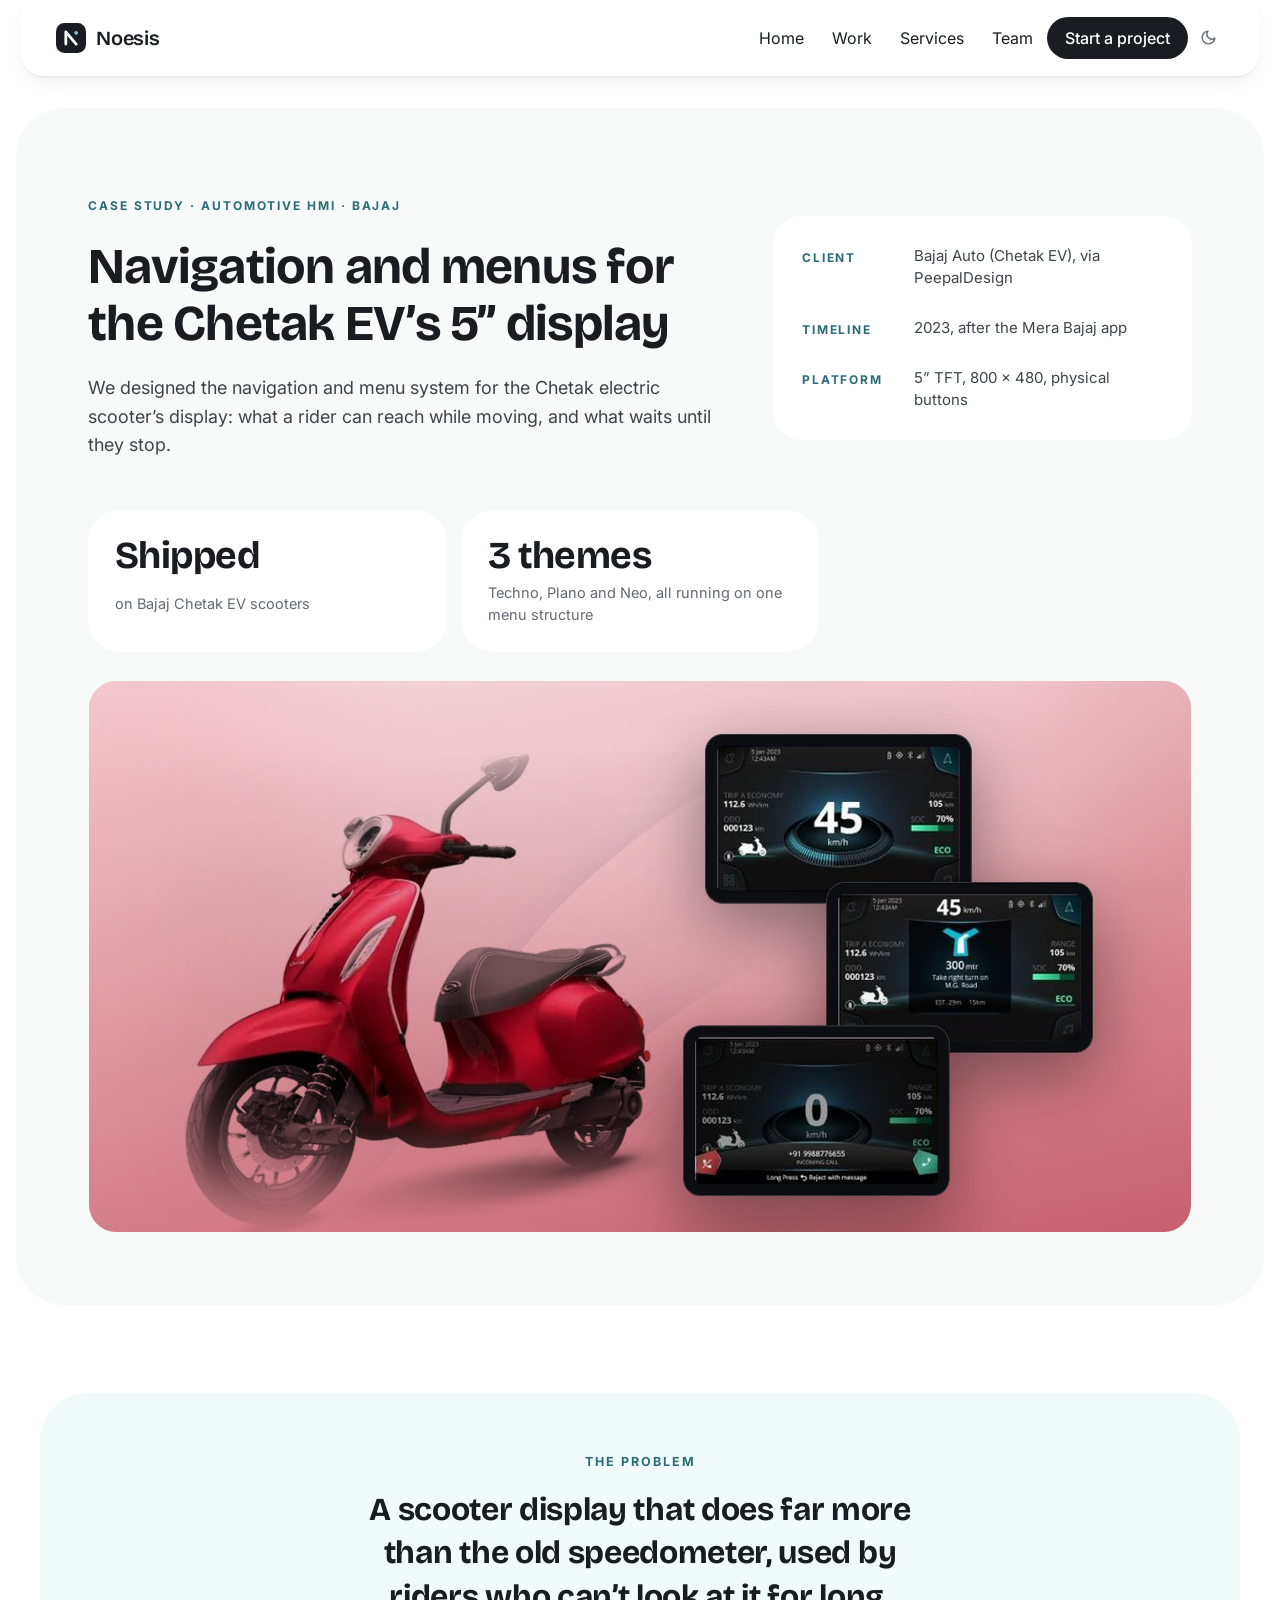
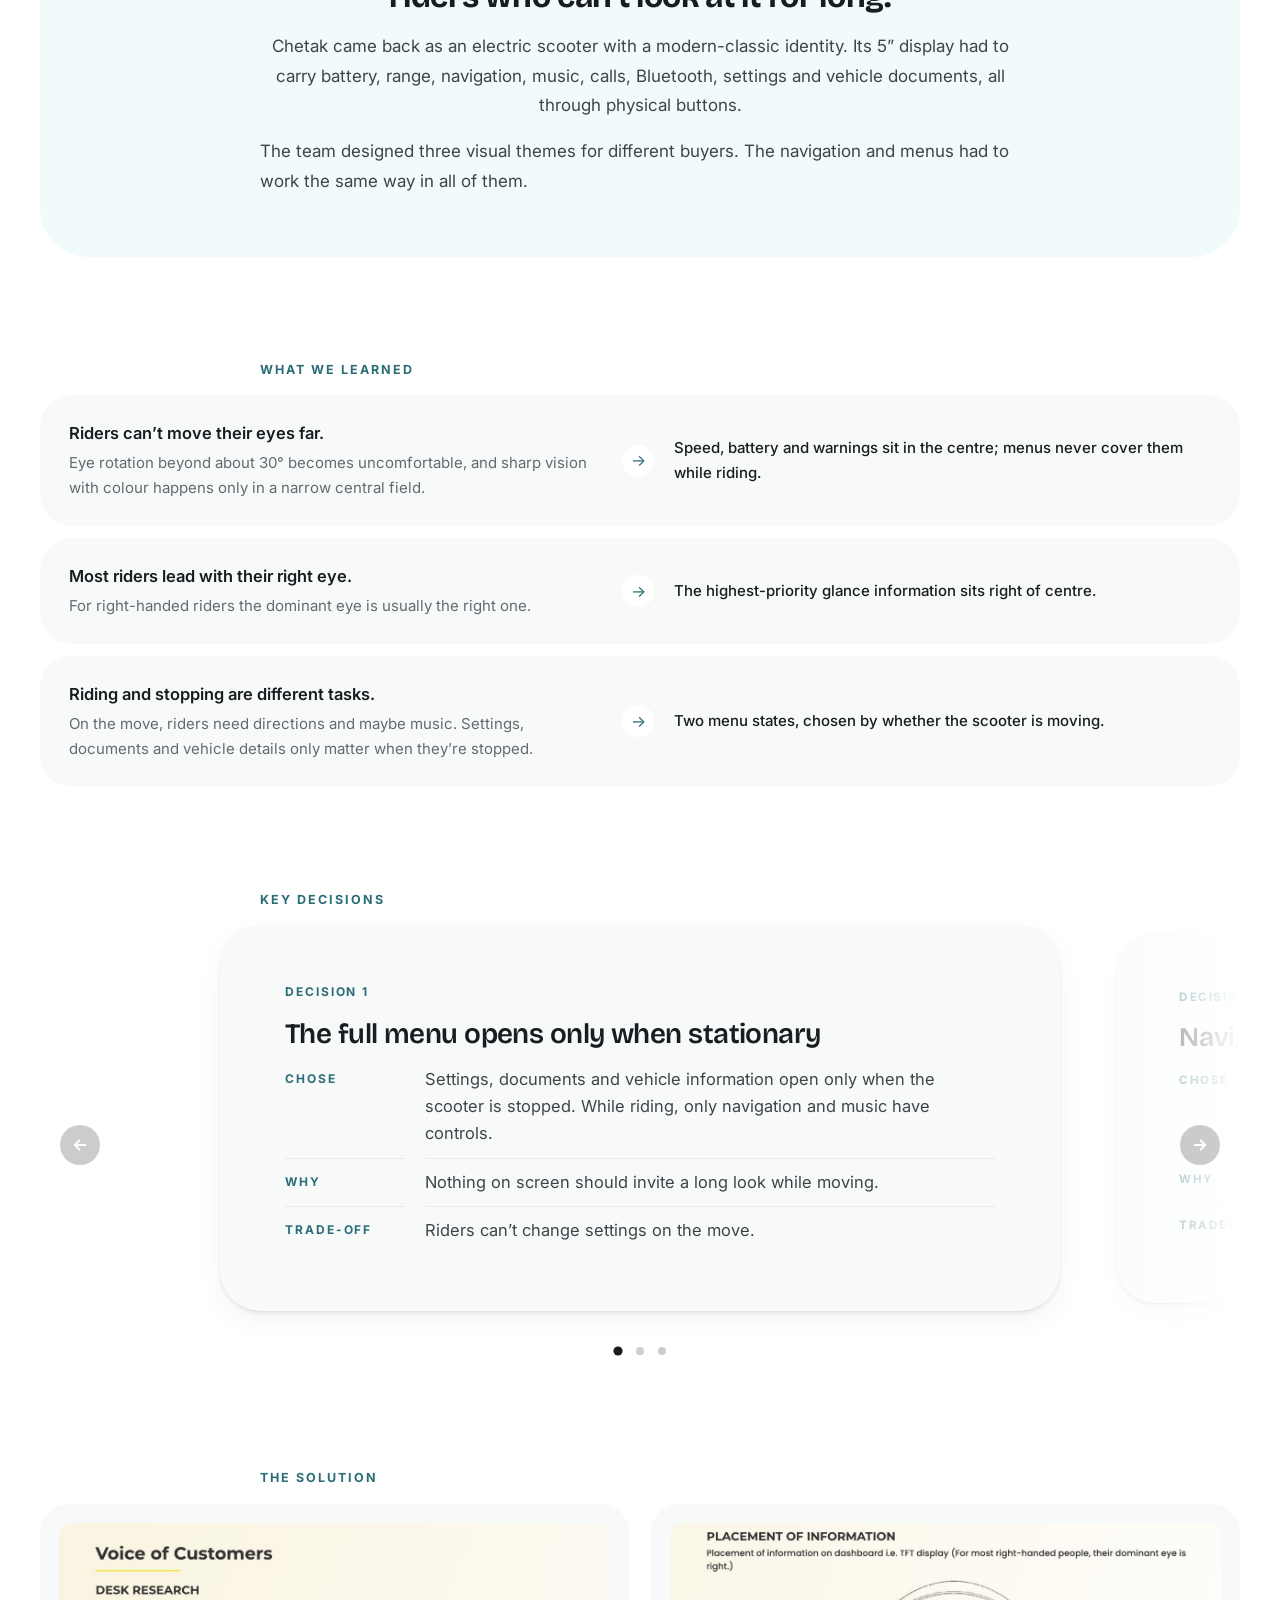
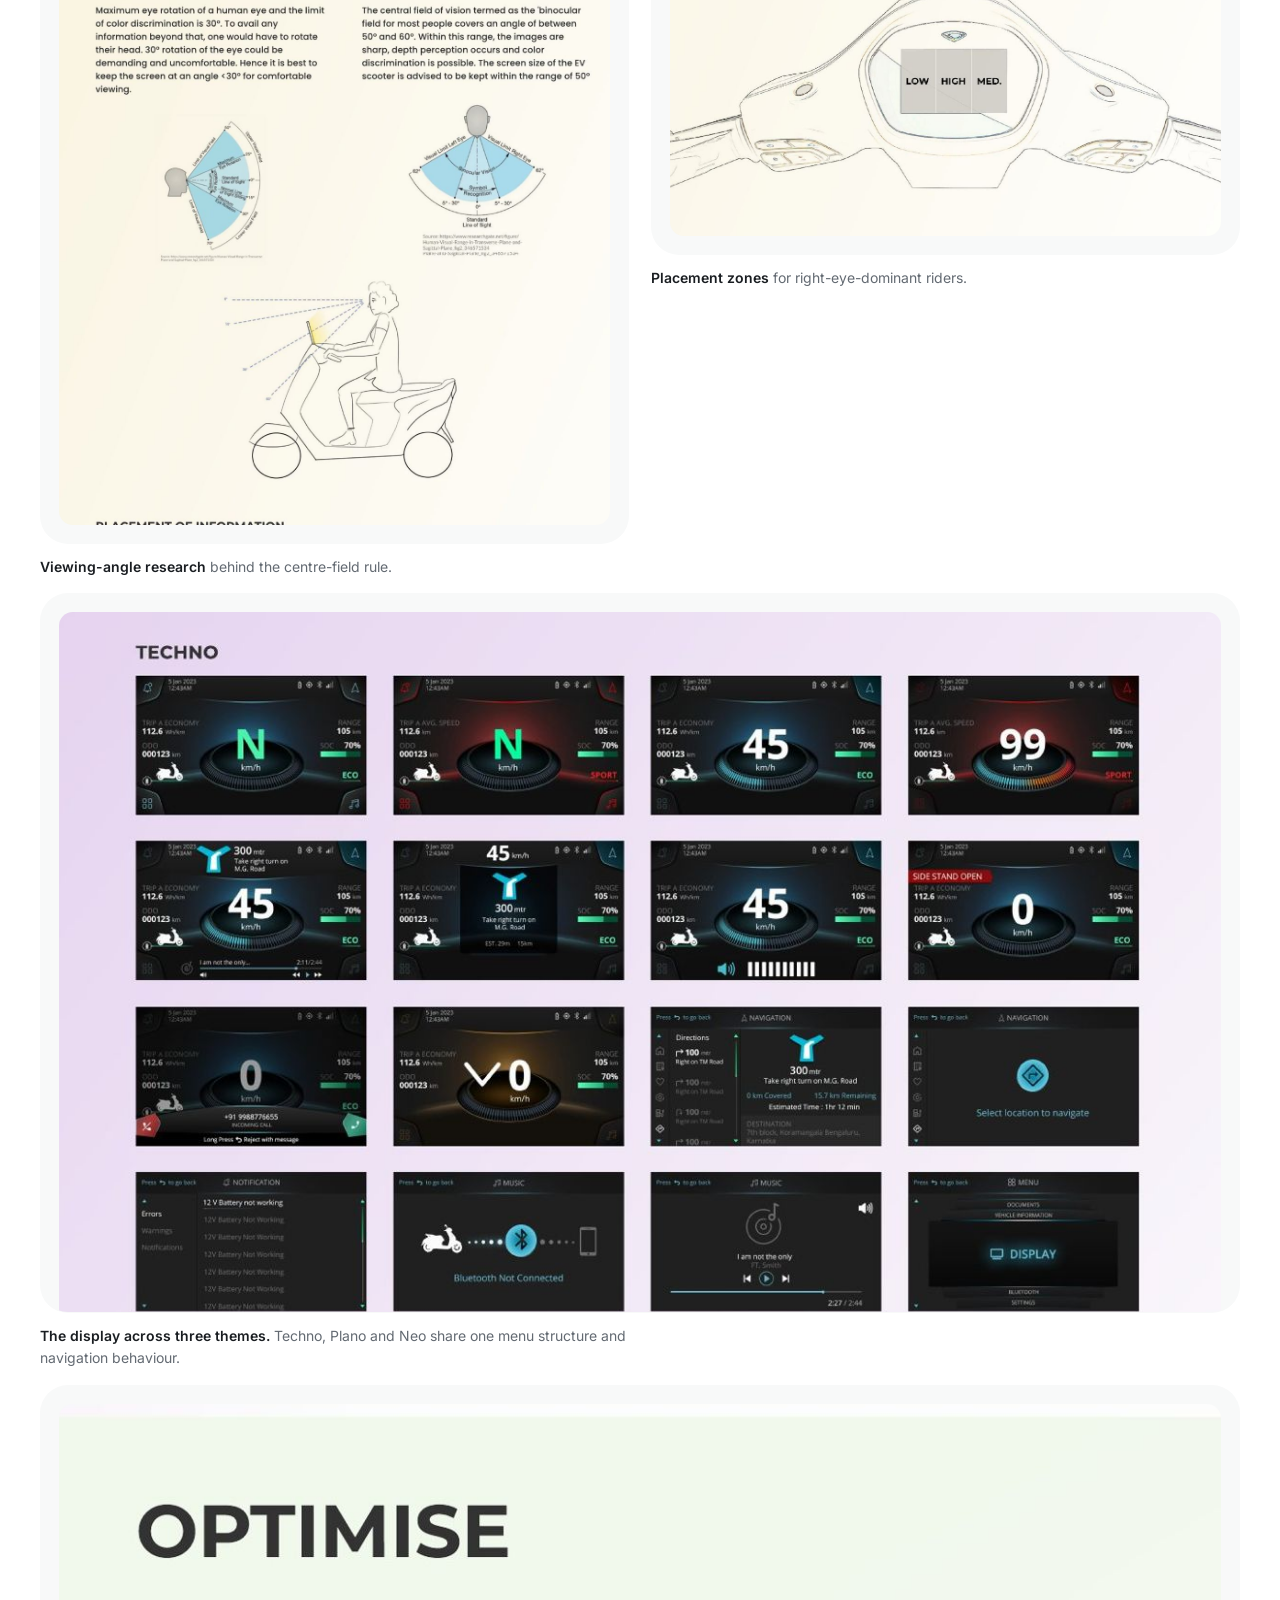
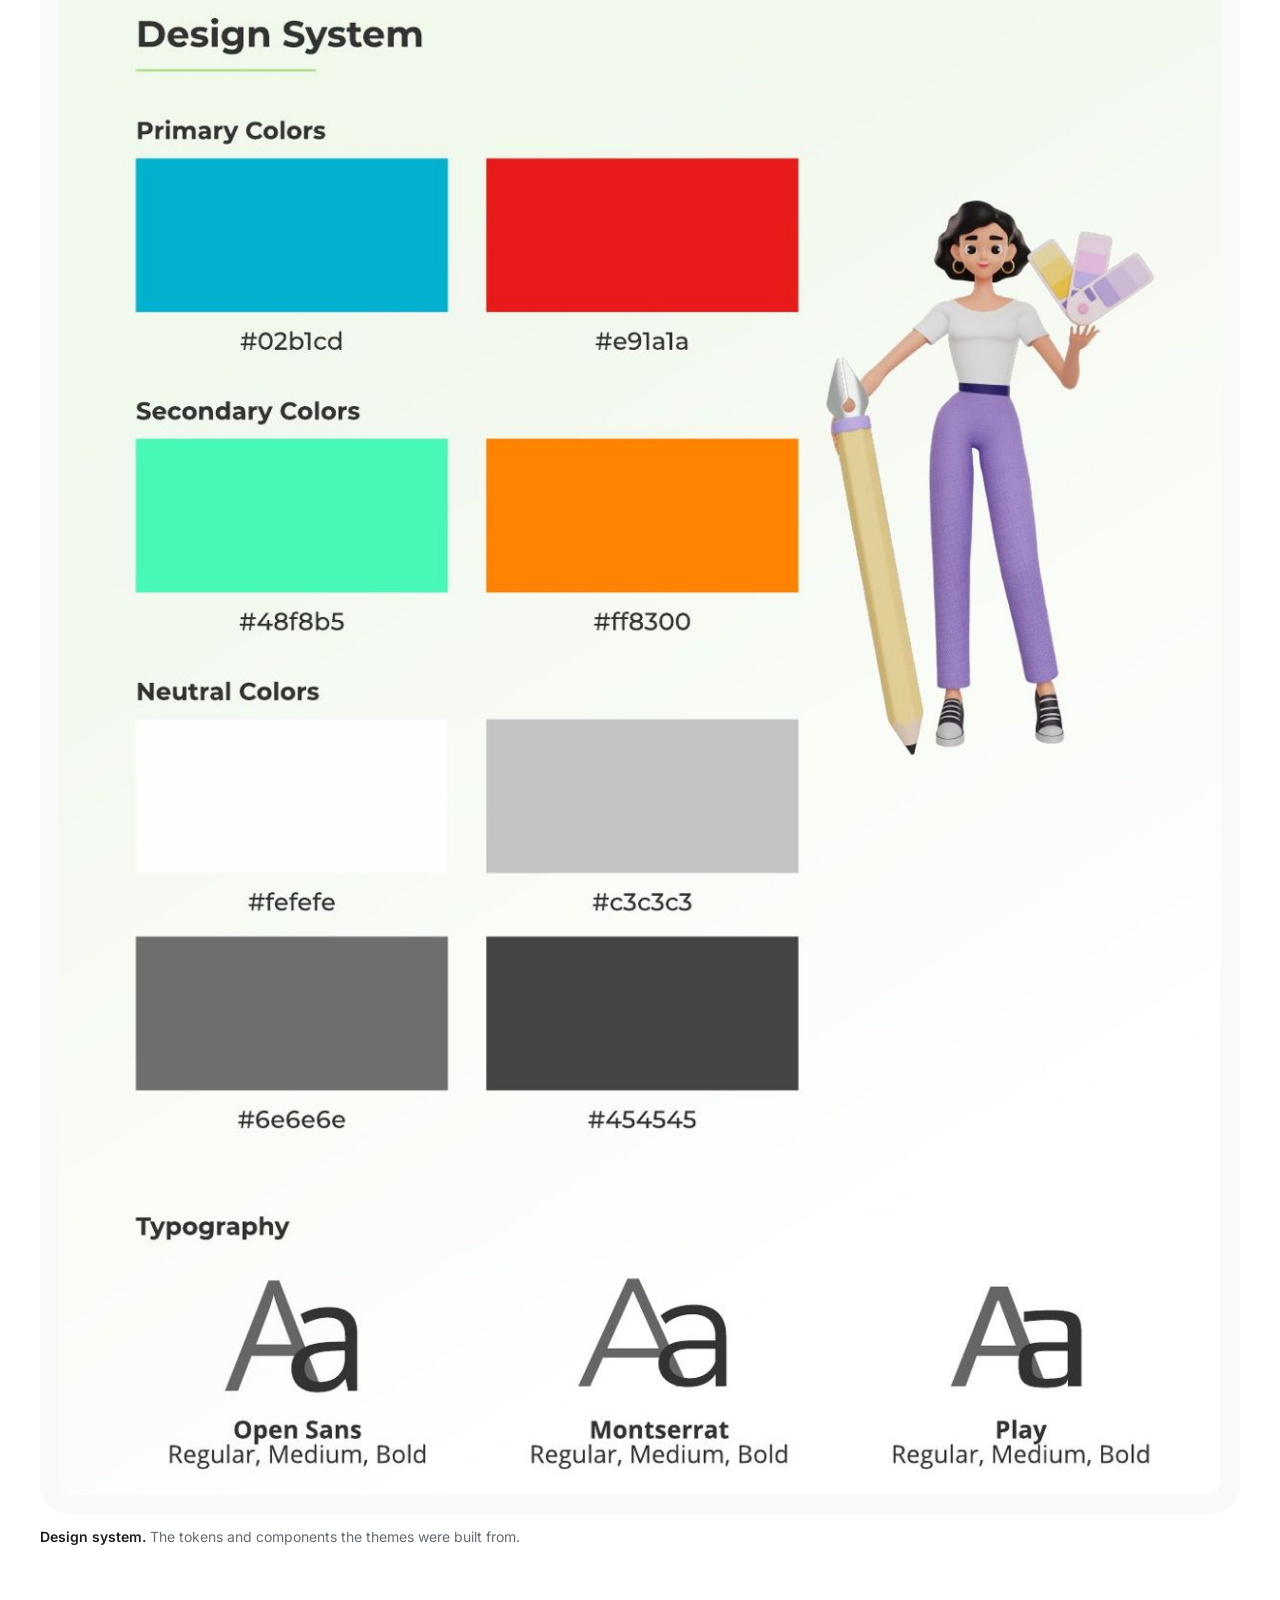
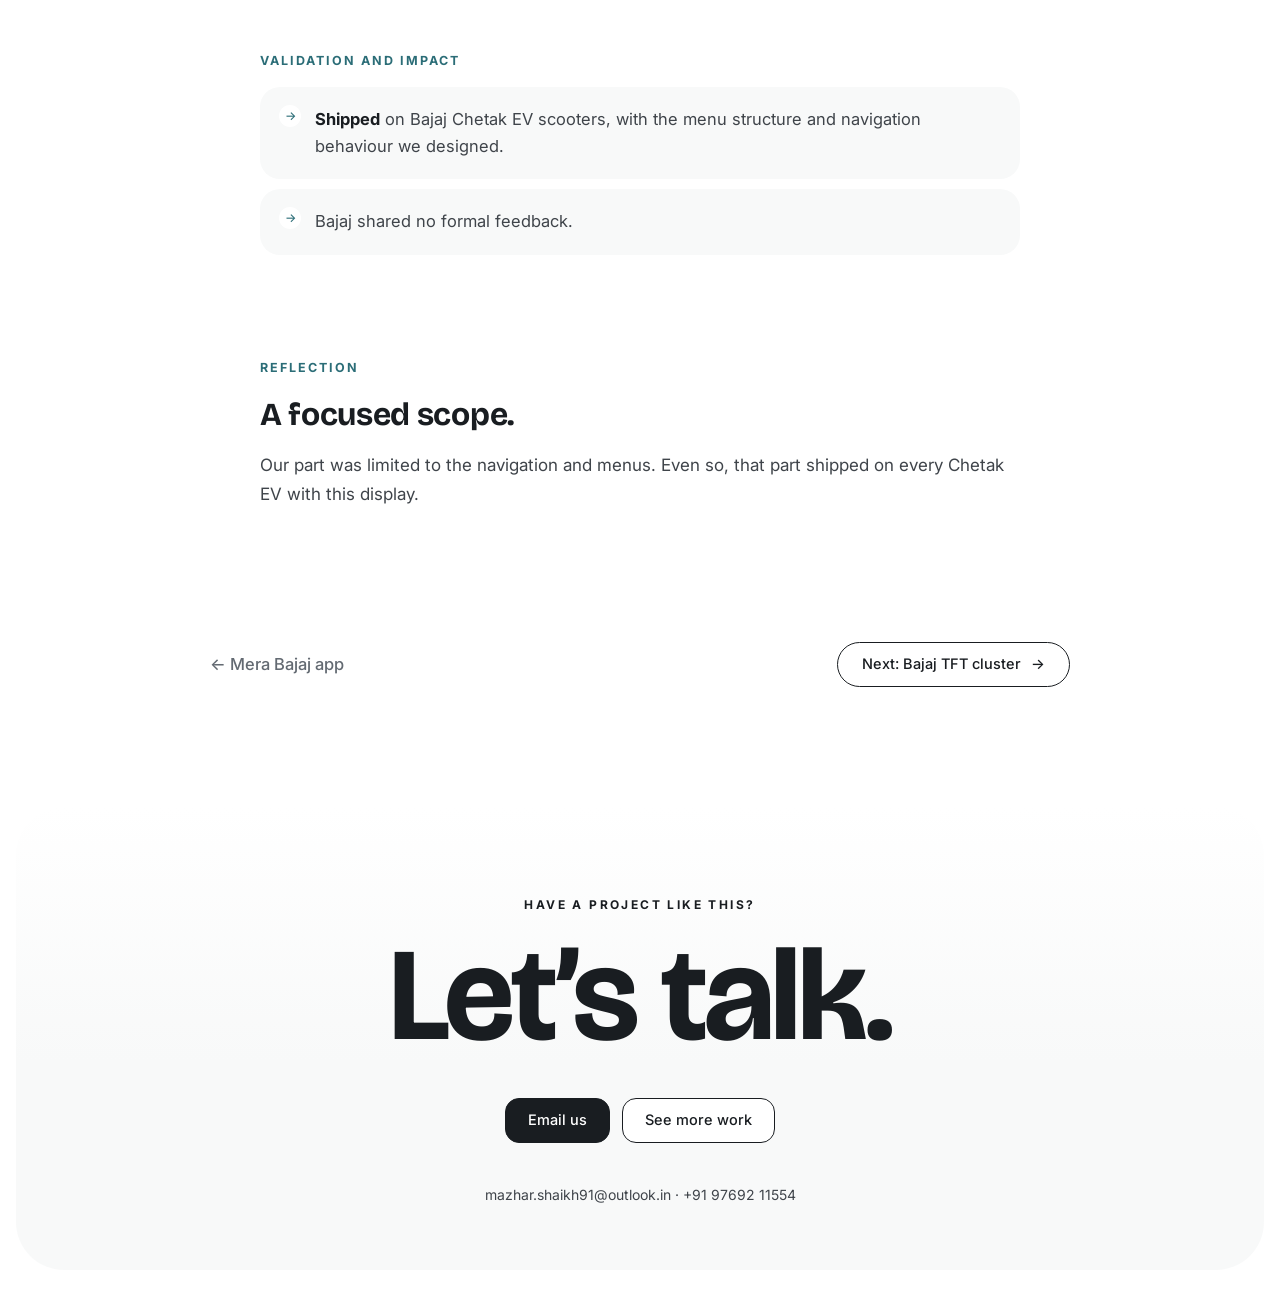
==== commit 3cb1a384: "Write case studies in the studio's voice Remove role details and first-person lines so every case st" ====
--- a/case-chetak.html
+++ b/case-chetak.html
@@ -23,15 +23,13 @@
   <section class="cs-hero">
     <p class="label">Case study · Automotive HMI · Bajaj</p>
     <h1>Navigation and menus for the Chetak EV’s 5” display</h1>
-    <p class="sub">Working with another designer, I designed the navigation and menu system for the Chetak electric scooter’s display: what a rider can reach while moving, and what waits until they stop.</p>
+    <p class="sub">We designed the navigation and menu system for the Chetak electric scooter’s display: what a rider can reach while moving, and what waits until they stop.</p>
     <dl class="meta">
       <div><dt>Client</dt><dd>Bajaj Auto (Chetak EV), via PeepalDesign</dd></div>
-      <div><dt>Role</dt><dd>UX Designer, navigation and menus</dd></div>
       <div><dt>Timeline</dt><dd>2023, after the Mera Bajaj app</dd></div>
       <div><dt>Platform</dt><dd>5” TFT, 800 × 480, physical buttons</dd></div>
     </dl>
     <div class="impact">
-      <div><strong>My part</strong><span>the menu structure and navigation, on a two-person team</span></div>
       <div><strong>Shipped</strong><span>on Bajaj Chetak EV scooters</span></div>
       <div><strong>3 themes</strong><span>Techno, Plano and Neo, all running on one menu structure</span></div>
     </div>
@@ -42,7 +40,6 @@
     <nav class="toc" aria-label="On this page">
       <span class="label">On this page</span>
       <a href="#problem">The problem</a>
-      <a href="#role">My role</a>
       <a href="#learned">What we learned</a>
       <a href="#decisions">Key decisions</a>
       <a href="#solution">The solution</a>
@@ -56,17 +53,6 @@
         <div class="prose">
           <p><strong>A scooter display that does far more than the old speedometer, used by riders who can’t look at it for long.</strong> Chetak came back as an electric scooter with a modern-classic identity. Its 5” display had to carry battery, range, navigation, music, calls, Bluetooth, settings and vehicle documents, all through physical buttons.</p>
           <p>The team designed three visual themes for different buyers. The navigation and menus had to work the same way in all of them.</p>
-        </div>
-      </section>
-
-      <section class="cs-sec" id="role">
-        <h2>My role</h2>
-        <div class="prose">
-          <ul>
-            <li><strong>Designed the menu structure</strong>: how settings, navigation, music, calls, notifications, vehicle information and documents are grouped and reached.</li>
-            <li><strong>Designed the navigation behaviour</strong> while riding and while stationary.</li>
-            <li><strong>Worked alongside another designer</strong> on the display; I wasn’t the lead, and my part was the navigation and menus.</li>
-          </ul>
         </div>
       </section>
 
@@ -147,14 +133,14 @@
       <section class="cs-sec" id="impact">
         <h2>Validation and impact</h2>
         <ul class="results">
-          <li><strong>Shipped</strong> on Bajaj Chetak EV scooters, with the menu structure and navigation behaviour I designed.</li>
+          <li><strong>Shipped</strong> on Bajaj Chetak EV scooters, with the menu structure and navigation behaviour we designed.</li>
           <li>Bajaj shared no formal feedback.</li>
         </ul>
       </section>
 
       <section class="cs-sec" id="reflection">
         <h2>Reflection</h2>
-        <div class="prose"><p><strong>I wanted to be more involved.</strong> I was finishing the Mera Bajaj app at the same time, so my part was limited to navigation and menus. Even so, that part shipped on every Chetak EV with this display.</p></div>
+        <div class="prose"><p><strong>A focused scope.</strong> Our part was limited to the navigation and menus. Even so, that part shipped on every Chetak EV with this display.</p></div>
       </section>
     </main>
   </div>
